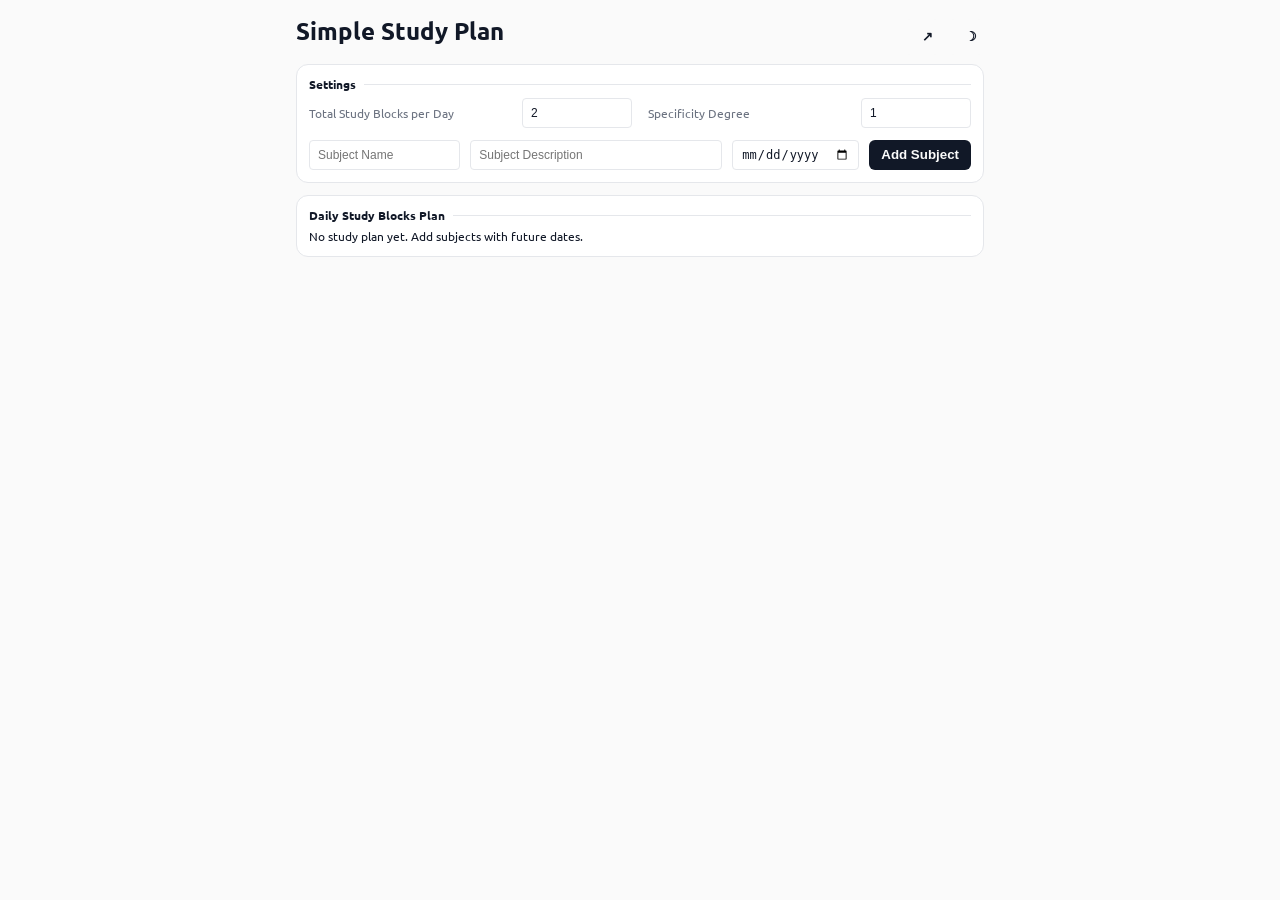
==== index.html @ bef2f0aa "init" ====
<!DOCTYPE html>
<html lang="en">
<head>
    <meta charset="UTF-8">
    <meta name="viewport" content="width=device-width, initial-scale=1.0">
    <link rel="stylesheet" href="assets/css/styles.css">
    <link rel="icon" type="image/svg+xml" href="data:image/svg+xml,%3Csvg xmlns='http://www.w3.org/2000/svg' viewBox='0 0 64 64'%3E%3Ctext y='50%25' x='50%25' dominant-baseline='middle' text-anchor='middle' font-size='48'%3E%F0%9F%93%9A%3C/text%3E%3C/svg%3E">
    <link rel="manifest" href="manifest.webmanifest">
    <meta name="theme-color" content="#349a79">
    <meta name="apple-mobile-web-app-capable" content="yes">
    <meta name="apple-mobile-web-app-status-bar-style" content="black-translucent">
    <link rel="apple-touch-icon" href="assets/icons/icon-192.png">
    <title>Simple Study Plan</title>
</head>
<body>
    <div class="page-header">
        <h2>Simple Study Plan</h2>
        <div class="header-actions">
            <button id="export-plans" aria-label="Export plans" title="Export plans">↗</button>
            <button id="theme-toggle" aria-label="Toggle theme" title="Toggle theme">☽</button>
        </div>
    </div>
    <section id="settings-section">
        <h3>Settings</h3>
        <hr />
        <div id="settings">
            <div class="setting-item" data-tooltip="How many study blocks you want to complete each day (2–99). Higher values allocate more blocks daily and spread time across subjects accordingly.">
                <label for="hours-per-day">Total Study Blocks per Day</label>
                <input id="hours-per-day" type="number" min="2" max="99" step="1" placeholder="2" />
            </div>
            <div class="setting-item" data-tooltip="How strongly the plan prioritizes closer exams (1–99). Higher specificity concentrates blocks on subjects with nearer test dates; lower values distribute more evenly.">
                <label for="specificity-degree">Specificity Degree</label>
                <input id="specificity-degree" type="number" min="1" max="99" step="1" placeholder="1" />
            </div>
        </div>
        <div id="subjects-list"></div>
        <form id="new-subject-form">
            <input id="subject-name" name="subjectName" type="text" placeholder="Subject Name" required />
            <input id="subject-description" name="subjectDescription" type="text" placeholder="Subject Description" />
            <input id="test-date" name="testDate" type="date" placeholder="Test Date" required />
            <button type="submit" class="add-subject-btn">Add Subject</button>
        </form>
    </section>

    <section id="study-plan-section">
        <h3>Daily Study Blocks Plan</h3>
        <hr />
        <div id="study-plan"></div>
    </section>
    <!-- Share URL Modal -->
    <div id="export-modal" class="modal" aria-hidden="true" role="dialog">
        <div class="modal-card" role="document">
            <div class="modal-title">Share URL</div>
            <div class="modal-row">
                <input id="share-url" type="text" readonly aria-label="Share URL" />
                <div class="modal-actions">
                    <button id="copy-url" aria-label="Copy URL" title="Copy URL"><img src="assets/icons/copy-icon.svg" alt="" class="icon-img" width="18" height="18" /></button>
                    <button id="close-modal" aria-label="Close" title="Close">✕</button>
                </div>
            </div>
        </div>
    </div>
    <!-- Minimal Install Banner (mobile only) -->
    <div id="install-banner" class="install-banner" aria-hidden="true">
        <span>Install app?</span>
        <button id="install-cta" aria-label="Install app" title="Install">Install</button>
        <button id="install-close" aria-label="Dismiss" title="Dismiss">✕</button>
    </div>
    <script>
        class JsonStorage {
            constructor(storageKey){
                this.storageKey = storageKey;
            }

            save(dataObject){
                localStorage.setItem(this.storageKey, JSON.stringify(dataObject));
            }

            load(){
                const json = localStorage.getItem(this.storageKey);
                if (!json) return null;
                try {
                    return JSON.parse(json);
                } catch (e) {
                    try { localStorage.removeItem(this.storageKey); } catch (_) {}
                    console.warn(`Invalid JSON in localStorage for key '${this.storageKey}'. Clearing it.`, e);
                    return null;
                }
            }

            remove(){
                localStorage.removeItem(this.storageKey);
            }
        }
    
        
        class Settings {
            constructor(){
                this.settingsStorage = new JsonStorage('settings');
            }

            fetchExisting(){
                let settings = this.settingsStorage.load();
                if (settings && typeof settings === "object" && Object.keys(settings).length === 0) {
                    settings = {"settings": {}};
                }
                return settings;
            }

            set(param, value){
                const settings = this.fetchExisting();
                settings["settings"][param] = value;
                this.settingsStorage.save(settings);
                return true;
            }
        }
        
        class Subjects{
            constructor(){
                this.storage = new JsonStorage('subjects');
                this.subjects = this.storage.load() || {};
                this.settings = new Settings();
                this.editingId = null;
            }

            add(subjectName, subjectDescription, testDate){
                try{
                    // Basic validation: name and test date are required
                    subjectName = (subjectName ?? '').trim();
                    testDate = (testDate ?? '').trim();
                    if (!subjectName || !testDate) {
                        console.warn('Subject name and test date are required.');
                        return false;
                    }
                    // Enforce date must be at least tomorrow (no past or today)
                    const pad2 = (n) => String(n).padStart(2, '0');
                    const t = new Date();
                    t.setHours(0,0,0,0);
                    t.setDate(t.getDate() + 1);
                    const minDateStr = `${t.getFullYear()}-${pad2(t.getMonth()+1)}-${pad2(t.getDate())}`;
                    if (testDate < minDateStr) {
                        console.warn('Test date must be from tomorrow onwards.');
                        return false;
                    }
                    const subjectId = crypto.randomUUID();
                    const existing = this.subjects || {};
                    const maxOrder = Math.max(-1, ...Object.values(existing).map(t => (t && typeof t.order === 'number') ? t.order : -1));
                    const newSubject = {"subjectName": subjectName, "subjectDescription": subjectDescription, "testDate": testDate, "order": maxOrder + 1};
                    this.subjects[subjectId] = newSubject;
                    this.storage.save(this.subjects);
                    console.log(`Subject '${subjectName}' created.`);

                    return true;

                } catch(err){
                    console.error(`An error ocurred on creating subject '${subjectName}':`, err.message);

                    return false;
                }
            }

            remove(subjectId){
                try {
                    delete this.subjects[subjectId];
                    this.storage.save(this.subjects);
                    console.log(`Subject '${subjectId}' removed.`);

                    return true;
                } catch(err){
                    console.error(`An error ocurred on removing subject '${subjectId}':`, err.message);

                    return false;
                }
            }

            update(subjectId, subjectName=undefined, subjectDescription=undefined, testDate=undefined){
                try{
                    const subject = this.subjects?.[subjectId];
                        if (!subject) {
                            console.error(`Subject '${subjectId}' not found.`);
                            return false;
                        }

                    if(subjectName !== undefined){
                        subject.subjectName = subjectName;
                    }

                    if(subjectDescription !== undefined){
                        subject.subjectDescription = subjectDescription;
                    }

                    if(testDate !== undefined){
                        subject.testDate = testDate;
                    }

                    this.subjects[subjectId] = subject;
                    this.storage.save(this.subjects);
                    return true;

                }catch(err){
                    console.error(`An error ocurred on removing subject '${subjectId}':`, err.message);
                    return false;
                }
            }

            render(){
                const hoursPerDay = document.getElementById('hours-per-day');
                const specificityDegree = document.getElementById('specificity-degree');
                const subjectsList = document.getElementById('subjects-list');
                const subjects = this.storage.load() || {};
                this.subjects = subjects;

                // Populate settings
                const settingsObj = this.settings.fetchExisting()?.settings || {};
                const clamp = (v, lo, hi, def) => {
                    const n = Math.floor(Number(v));
                    if (!Number.isFinite(n)) return def;
                    return Math.min(hi, Math.max(lo, n));
                };
                if (hoursPerDay) hoursPerDay.value = clamp(settingsObj['hours-per-day'], 2, 99, 2);
                if (specificityDegree) specificityDegree.value = clamp(settingsObj['specificity-degree'], 1, 99, 1);

                if (!subjectsList) return;
                const entries = Object.entries(subjects).sort((a, b) => {
                    const ao = (a[1] && typeof a[1].order === 'number') ? a[1].order : 0;
                    const bo = (b[1] && typeof b[1].order === 'number') ? b[1].order : 0;
                    return ao - bo;
                });

                const esc = (s) => String(s ?? '').replace(/[&<>"']/g, (ch) => ({"&":"&amp;","<":"&lt;",">":"&gt;","\"":"&quot;","'":"&#39;"}[ch]));

                if (!entries.length) {
                    subjectsList.innerHTML = '<div class="empty"></div>';
                    return;
                }

                let html = '<h3>Subjects</h3 >';
                html += '<table class="subjects-table">';
                html += '<colgroup>'+
                        '<col class="col-name">'+
                        '<col class="col-desc">'+
                        '<col class="col-date">'+
                        '<col class="actions-col">'+
                        '</colgroup>';
                html += '<thead><tr><th>Name</th><th>Description</th><th>Test Date</th><th class="actions-col"></th></tr></thead>';
                html += '<tbody>';
                for (const [id, subject] of entries) {
                    const isEditing = this.editingId === id;
                    const name = esc(subject?.subjectName);
                    const desc = esc(subject?.subjectDescription);
                    const date = esc(subject?.testDate);
                    if (isEditing) {
                        html += `
                          <tr data-id="${id}">
                            <td style="padding-bottom:0px;"><input type="text" name="name" value="${name}" style="height:18px; padding:2px"></td>
                            <td style="padding-bottom:0px;"><input type="text" name="description" value="${desc}" style="height:18px; padding:2px"></td>
                            <td style="padding-bottom:0px;"><input type="date" name="date" value="${date}" style="height:18px; padding:0px"></td>
                            <td class="actions-col"><div class="row-actions">
                              <button class="btn btn-primary" data-action="save" data-id="${id}" style="font-size:18px;padding-bottom:0px;">✓</button>
                              <button class="btn btn-danger" data-action="cancel" data-id="${id}" style="font-size:18px;padding-bottom:0px;">⨯</button>
                            </div></td>
                          </tr>`;
                    } else {
                        html += `
                          <tr data-id="${id}">
                            <td>${name}</td>
                            <td>${desc}</td>
                            <td>${date}</td>
                            <td class="actions-col"><div class="row-actions">
                              <button class="btn btn-ghost" data-action="edit" data-id="${id}">🖋</button>
                              <button class="btn btn-danger" data-action="delete" data-id="${id}" title="Delete">🗑</button>
                            </div></td>
                          </tr>`;
                    }
                }
                html += '</tbody></table>';
                subjectsList.innerHTML = html;
            }
        }

        class Theme {
            constructor(toggleEl){
                this.toggleEl = toggleEl;
                this.storage = new JsonStorage('theme');
            }
            apply(mode){
                document.body.setAttribute('data-theme', mode);
                document.documentElement.setAttribute('data-theme', mode);
                if (this.toggleEl) this.toggleEl.textContent = mode === 'dark' ? '☀' : '☽';
                this.storage.save(mode);
            }
            init(){
                const saved = this.storage.load() || 'light';
                this.apply(saved);
                if (this.toggleEl) {
                    this.toggleEl.addEventListener('click', () => {
                        const next = document.body.getAttribute('data-theme') === 'dark' ? 'light' : 'dark';
                        this.apply(next);
                    });
                }
            }
        }

        class Share {
            constructor(app, baseUrl, basePath, modal, inputEl, copyBtn, closeBtn){
                this.app = app;
                this.baseUrl = baseUrl;
                this.basePath = basePath;
                this.modal = modal;
                this.inputEl = inputEl;
                this.copyBtn = copyBtn;
                this.closeBtn = closeBtn;
            }

            static bytesToBase64Url(bytes){
                let binary = '';
                for (let i = 0; i < bytes.length; i++) binary += String.fromCharCode(bytes[i]);
                return btoa(binary).replace(/\+/g, '-').replace(/\//g, '_').replace(/=+$/,'');
            }
            static base64UrlToBytes(b64url){
                let b64 = (b64url || '').replace(/-/g, '+').replace(/_/g, '/');
                while (b64.length % 4) b64 += '=';
                const binary = atob(b64);
                const out = new Uint8Array(binary.length);
                for (let i = 0; i < binary.length; i++) out[i] = binary.charCodeAt(i);
                return out;
            }
            static lzwCompress(bytes){
                const CLEAR = 4095;
                let dict = new Map();
                for (let i = 0; i < 256; i++) dict.set(String.fromCharCode(i), i);
                let dictSize = 256;
                let w = '';
                const codes = [];
                for (let i = 0; i < bytes.length; i++) {
                    const c = String.fromCharCode(bytes[i]);
                    const wc = w + c;
                    if (dict.has(wc)) {
                        w = wc;
                    } else {
                        codes.push(dict.get(w));
                        dict.set(wc, dictSize++);
                        if (dictSize >= CLEAR) {
                            codes.push(CLEAR);
                            dict = new Map();
                            for (let j = 0; j < 256; j++) dict.set(String.fromCharCode(j), j);
                            dictSize = 256;
                        }
                        w = c;
                    }
                }
                if (w !== '') codes.push(dict.get(w));
                const out = [];
                let bitBuffer = 0, bitCount = 0;
                for (let k = 0; k < codes.length; k++) {
                    const code = codes[k] & 0x0fff;
                    bitBuffer |= (code << bitCount);
                    bitCount += 12;
                    while (bitCount >= 8) {
                        out.push(bitBuffer & 0xff);
                        bitBuffer >>= 8;
                        bitCount -= 8;
                    }
                }
                if (bitCount > 0) out.push(bitBuffer & 0xff);
                return new Uint8Array(out);
            }
            static lzwDecompress(packed){
                const CLEAR = 4095;
                const codes = [];
                let bitBuffer = 0, bitCount = 0;
                for (let i = 0; i < packed.length; i++) {
                    bitBuffer |= (packed[i] << bitCount);
                    bitCount += 8;
                    while (bitCount >= 12) {
                        const code = bitBuffer & 0x0fff;
                        codes.push(code);
                        bitBuffer >>= 12;
                        bitCount -= 12;
                    }
                }
                const reset = () => {
                    const dict = [];
                    for (let i = 0; i < 256; i++) dict[i] = String.fromCharCode(i);
                    return { dict, size: 256 };
                };
                let { dict, size } = reset();
                let w = '';
                let result = '';
                for (let i = 0; i < codes.length; i++) {
                    const k = codes[i];
                    if (k === CLEAR) { ({ dict, size } = reset()); w = ''; continue; }
                    let entry;
                    if (k < size) entry = dict[k];
                    else if (k === size && w) entry = w + w[0];
                    else return new Uint8Array(0);
                    result += entry;
                    if (w) dict[size++] = w + entry[0];
                    w = entry;
                }
                const out = new Uint8Array(result.length);
                for (let i = 0; i < result.length; i++) out[i] = result.charCodeAt(i) & 0xff;
                return out;
            }
            static encodeSharePayload(obj){
                const json = JSON.stringify(obj || {});
                const utf8 = new TextEncoder().encode(json);
                const plain = Share.bytesToBase64Url(utf8);
                const compressed = Share.bytesToBase64Url(Share.lzwCompress(utf8));
                return (compressed.length + 2 < plain.length ? 'c~' + compressed : 'p~' + plain);
            }
            static decodeSharePayload(payload){
                if (!payload) throw new Error('Empty payload');
                const sep = payload.indexOf('~');
                if (sep > 0 && sep < 4) {
                    const mode = payload.slice(0, sep);
                    const body = payload.slice(sep + 1);
                    if (mode === 'c') {
                        const bytes = Share.base64UrlToBytes(body);
                        const dec = Share.lzwDecompress(bytes);
                        const json = new TextDecoder().decode(dec);
                        return JSON.parse(json);
                    } else if (mode === 'p') {
                        const bytes = Share.base64UrlToBytes(body);
                        const json = new TextDecoder().decode(bytes);
                        return JSON.parse(json);
                    }
                }
                const bytes = Share.base64UrlToBytes(payload);
                const json = new TextDecoder().decode(bytes);
                return JSON.parse(json);
            }
            openModal(url){
                if (!this.modal || !this.inputEl) return;
                this.inputEl.value = url;
                this.modal.classList.add('open');
                this.modal.setAttribute('aria-hidden', 'false');
                setTimeout(() => { try { this.inputEl.focus(); this.inputEl.select(); } catch(_) {} }, 0);
            }
            closeModal(){
                if (!this.modal) return;
                this.modal.classList.remove('open');
                this.modal.setAttribute('aria-hidden', 'true');
            }
            setCopyDefaultIcon(){
                if (this.copyBtn) this.copyBtn.innerHTML = '<img src="assets/icons/copy-icon.svg" alt="" class="icon-img" width="18" height="18">';
            }
            attachCopy(){
                if (this.copyBtn && this.inputEl) {
                    this.copyBtn.addEventListener('click', async () => {
                        try {
                            await navigator.clipboard.writeText(this.inputEl.value);
                            this.copyBtn.textContent = '✓';
                            setTimeout(() => this.setCopyDefaultIcon(), 1000);
                        } catch (err) {
                            try {
                                this.inputEl.select();
                                document.execCommand('copy');
                                this.copyBtn.textContent = '✓';
                                setTimeout(() => this.setCopyDefaultIcon(), 1000);
                            } catch(_) {}
                        }
                    });
                }
            }
            attachModalEvents(){
                if (this.closeBtn) this.closeBtn.addEventListener('click', () => this.closeModal());
                if (this.modal) this.modal.addEventListener('click', (e) => { if (e.target === this.modal) this.closeModal(); });
                document.addEventListener('keydown', (e) => { if (e.key === 'Escape') this.closeModal(); });
            }
            handleExportClick(){
                try{
                    const settingsObj = (this.app.settings && this.app.settings.fetchExisting && this.app.settings.fetchExisting()) || { settings: {} };
                    const payloadObj = {
                        subjects: this.app.subjects || {},
                        settings: settingsObj.settings || {}
                    };
                    const payload = Share.encodeSharePayload(payloadObj);
                    const url = `${this.baseUrl}${payload}`;
                    this.openModal(url);
                } catch(err) {
                    console.error('Export failed:', err);
                }
            }
            maybeImportFromUrl(){
                try {
                    const path = location.pathname || '';
                    const idx = path.indexOf(this.basePath);
                    if (idx === -1) return false;
                    const rest = path.slice(idx + this.basePath.length).replace(/^\/+/, '');
                    if (!rest) return false;
                    const parsed = Share.decodeSharePayload(rest);
                    if (!parsed || typeof parsed !== 'object') throw new Error('Invalid data');
                    // Accept either flat subjects map or { subjects, settings }
                    const subjects = parsed.subjects || parsed || {};
                    this.app.subjects = subjects;
                    this.app.storage.save(this.app.subjects);
                    if (parsed.settings && this.app.settings && this.app.settings.settingsStorage) {
                        this.app.settings.settingsStorage.save({ settings: parsed.settings });
                    }
                    location.replace(this.baseUrl);
                    return true;
                } catch (err) {
                    console.error('URL import failed:', err);
                    return false;
                }
            }
            init(){
                this.attachCopy();
                this.attachModalEvents();
            }
        }

        // Study Plan: compute and render a daily allocation plan based on
        // subjects' test dates, blocks per day, and a temperature factor.
        class StudyPlan {
            constructor(app){
                this.app = app; // expects Subjects instance
            }

            static yyyymmdd(d){
                const pad2 = (n) => String(n).padStart(2, '0');
                return `${d.getFullYear()}-${pad2(d.getMonth()+1)}-${pad2(d.getDate())}`;
            }

            static daysBetween(fromDate, toDate){
                const ms = toDate.getTime() - fromDate.getTime();
                return Math.floor(ms / (24*60*60*1000));
            }

            // Convert subjects to a map { name: Date }
            getExamDates(){
                const subjects = this.app?.subjects || {};
                const out = {};
                for (const [_, s] of Object.entries(subjects)){
                    const name = (s?.subjectName || '').trim();
                    const dateStr = (s?.testDate || '').trim();
                    if (!name || !dateStr) continue;
                    const d = new Date(dateStr);
                    if (isNaN(d.getTime())) continue;
                    out[name] = new Date(d.getFullYear(), d.getMonth(), d.getDate()); // strip time
                }
                return out;
            }

            compute(blocosPorDia, temperatura){
                const examDates = this.getExamDates();
                const names = Object.keys(examDates);
                if (!names.length) return { columns: [], rows: [] };

                // date range: today .. last exam date
                const today = new Date();
                today.setHours(0,0,0,0);
                const lastDate = new Date(Math.max(...Object.values(examDates).map(d => d.getTime())));
                if (isNaN(lastDate.getTime())) return { columns: [], rows: [] };

                const days = StudyPlan.daysBetween(today, lastDate);
                if (days < 0) return { columns: [], rows: [] };

                const dates = [];
                for (let i=0;i<=days;i++){
                    const d = new Date(today);
                    d.setDate(d.getDate()+i);
                    dates.push(d);
                }

                const deltaMax = StudyPlan.daysBetween(today, lastDate);

                // df_numeric analogue
                const rows = [];
                for (const d of dates){
                    // raw scores per subject
                    const rawScores = {};
                    let totalRaw = 0;
                    for (const name of names){
                        const diff = StudyPlan.daysBetween(d, examDates[name]);
                        if (diff <= 0){
                            rawScores[name] = 0; // exam day or past
                        } else {
                            const raw = (deltaMax - diff + 1);
                            rawScores[name] = raw;
                            totalRaw += raw;
                        }
                    }

                    // If nothing to study, fill with placeholders later
                    if (totalRaw === 0){
                        const display = {};
                        for (const name of names){
                            const diff = StudyPlan.daysBetween(d, examDates[name]);
                            if (diff === 0) display[name] = '✅';
                            else display[name] = ' ';
                        }
                        rows.push({ date: new Date(d), display });
                        continue;
                    }

                    // Apply temperature to allocations
                    const adjusted = {};
                    let adjustedSum = 0;
                    for (const name of names){
                        const score = rawScores[name];
                        if (score === 0){ adjusted[name] = 0; continue; }
                        const frac = score / totalRaw;
                        const val = (Math.pow(frac + 1, temperatura) - 1);
                        adjusted[name] = val;
                        adjustedSum += val;
                    }

                    // Normalize to blocosPorDia
                    const alloc = {};
                    for (const name of names){
                        alloc[name] = adjustedSum > 0 ? (adjusted[name] / adjustedSum) * blocosPorDia : 0;
                    }

                    // Integer allocation that sums to blocs
                    const integers = {};
                    const fractions = [];
                    let totalInt = 0;
                    for (const name of names){
                        const n = alloc[name] || 0;
                        const i = Math.floor(n);
                        integers[name] = i;
                        totalInt += i;
                        fractions.push([name, n - i]);
                    }
                    let remaining = blocosPorDia - totalInt;
                    fractions.sort((a,b) => b[1] - a[1]);
                    for (const [name, _f] of fractions){
                        if (remaining <= 0) break;
                        integers[name] += 1;
                        remaining -= 1;
                    }

                    // Build display cell values
                    const display = {};
                    for (const name of names){
                        const diff = StudyPlan.daysBetween(d, examDates[name]);
                        const v = integers[name];
                        if (diff <= 0) display[name] = (diff === 0 ? '✅' : ' ');
                        else if (v === 0) display[name] = '-';
                        else display[name] = `${v} 📝`;
                    }
                    rows.push({ date: new Date(d), display });
                }

                return { columns: names, rows };
            }

            render(){
                const container = document.getElementById('study-plan');
                if (!container) return;
                const settingsObj = this.app.settings.fetchExisting()?.settings || {};
                const clamp = (v, lo, hi, def) => {
                    const n = Math.floor(Number(v));
                    if (!Number.isFinite(n)) return def;
                    return Math.min(hi, Math.max(lo, n));
                };
                const blocks = clamp(settingsObj['hours-per-day'], 2, 99, 3);
                const temp = clamp(settingsObj['specificity-degree'], 1, 99, 10);

                const { columns, rows } = this.compute(blocks, temp);
                if (!columns.length || !rows.length){
                    container.innerHTML = '<div class="empty">No study plan yet. Add subjects with future dates.</div>';
                    return;
                }

                // Build table
                let html = '<table class="studyplan-table">';
                html += '<colgroup><col class="col-day">';
                for (let i=0;i<columns.length;i++) html += '<col class="col-subject">';
                html += '</colgroup>';
                html += '<thead><tr><th>Day</th>' + columns.map(c => `<th>${c}</th>`).join('') + '</tr></thead>';
                html += '<tbody>';
                const todayStr = StudyPlan.yyyymmdd(new Date());
                for (const row of rows){
                    const dstr = StudyPlan.yyyymmdd(row.date);
                    const trClass = dstr === todayStr ? ' class="is-today"' : '';
                    html += `<tr${trClass}><td>${dstr}</td>`;
                    for (const c of columns){
                        html += `<td>${row.display[c] ?? ''}</td>`;
                    }
                    html += '</tr>';
                }
                html += '</tbody></table>';
                container.innerHTML = html;
            }
        }

        document.addEventListener('DOMContentLoaded', () => {
            // Derive base path from current location (project page or root)
            const BASE_PATH = (() => {
                const p = (location.pathname || '/');
                return p.endsWith('/') ? p : p.replace(/[^/]*$/, '');
            })();
            const BASE_URL = location.origin + BASE_PATH;

            const app = new Subjects();
            const studyPlan = new StudyPlan(app);

            // Wire up the settings inputs to save changes
            const hoursPerDay = document.getElementById('hours-per-day');
            if (hoursPerDay) {
                hoursPerDay.addEventListener('change', () => {
                    const clamp = (v, lo, hi, def) => {
                        const n = Math.floor(Number(v));
                        if (!Number.isFinite(n)) return def;
                        return Math.min(hi, Math.max(lo, n));
                    };
                    const clamped = clamp(hoursPerDay.value, 2, 99, 2);
                    hoursPerDay.value = clamped;
                    const settingsObj = app.settings.fetchExisting() || { settings: {} };
                    settingsObj.settings['hours-per-day'] = clamped;
                    app.settings.settingsStorage.save(settingsObj);
                    app.render();
                    studyPlan.render();
                });
            }
            const specificityDegree = document.getElementById('specificity-degree');
            if (specificityDegree) {
                specificityDegree.addEventListener('change', () => {
                    const clamp = (v, lo, hi, def) => {
                        const n = Math.floor(Number(v));
                        if (!Number.isFinite(n)) return def;
                        return Math.min(hi, Math.max(lo, n));
                    };
                    const clamped = clamp(specificityDegree.value, 1, 99, 1);
                    specificityDegree.value = clamped;
                    const settingsObj = app.settings.fetchExisting() || { settings: {} };
                    settingsObj.settings['specificity-degree'] = clamped;
                    app.settings.settingsStorage.save(settingsObj);
                    app.render();
                    studyPlan.render();
                });
            }

            // Set minimum date (tomorrow) for the Test Date input
            const testDateInput = document.getElementById('test-date');
            if (testDateInput) {
                const pad2 = (n) => String(n).padStart(2, '0');
                const d = new Date();
                d.setHours(0,0,0,0);
                d.setDate(d.getDate() + 1);
                const minStr = `${d.getFullYear()}-${pad2(d.getMonth()+1)}-${pad2(d.getDate())}`;
                testDateInput.min = minStr;
            }

            // New subject form submission
            const newSubjectForm = document.getElementById('new-subject-form');
            if (newSubjectForm) {
                newSubjectForm.addEventListener('submit', (e) => {
                    e.preventDefault();
                    const nameEl = document.getElementById('subject-name');
                    const descEl = document.getElementById('subject-description');
                    const dateEl = document.getElementById('test-date');
                    const name = (nameEl?.value || '').trim();
                    const desc = (descEl?.value || '').trim();
                    const date = (dateEl?.value || '').trim();
                    // Require both name and date
                    if (!name || !date) {
                        // Let native validation show messages if available
                        if (nameEl && nameEl.reportValidity) nameEl.reportValidity();
                        if (dateEl && dateEl.reportValidity) dateEl.reportValidity();
                        return;
                    }
                    // Enforce date must be at least tomorrow (no past or today)
                    const pad2 = (n) => String(n).padStart(2, '0');
                    const t = new Date();
                    t.setHours(0,0,0,0);
                    t.setDate(t.getDate() + 1);
                    const minDateStr = `${t.getFullYear()}-${pad2(t.getMonth()+1)}-${pad2(t.getDate())}`;
                    if (date < minDateStr) {
                        if (dateEl && dateEl.setCustomValidity) {
                            dateEl.setCustomValidity('Please choose a date from tomorrow onwards.');
                            dateEl.reportValidity();
                        }
                        return;
                    } else if (dateEl && dateEl.setCustomValidity) {
                        dateEl.setCustomValidity('');
                    }
                    app.subjects = app.subjects || {};
                    if (app.add(name, desc, date)) {
                        if (nameEl) nameEl.value = '';
                        if (descEl) descEl.value = '';
                        if (dateEl) dateEl.value = '';
                        app.render();
                        studyPlan.render();
                    }
                });
            }

            // Subjects list row actions (edit/save/cancel/delete)
            const subjectsListEl = document.getElementById('subjects-list');
            if (subjectsListEl) {
                subjectsListEl.addEventListener('click', (e) => {
                    const btn = e.target.closest('button[data-action]');
                    if (!btn) return;
                    const action = btn.dataset.action;
                    const id = btn.dataset.id;
                    if (!action || !id) return;
                    switch (action) {
                        case 'edit':
                            app.editingId = id;
                            app.render();
                            studyPlan.render();
                            break;
                        case 'cancel':
                            app.editingId = null;
                            app.render();
                            studyPlan.render();
                            break;
                        case 'save': {
                            const row = subjectsListEl.querySelector(`tr[data-id="${id}"]`);
                            if (!row) return;
                            const name = (row.querySelector('input[name="name"]')?.value || '').trim();
                            const desc = (row.querySelector('input[name="description"]')?.value || '').trim();
                            const date = (row.querySelector('input[name="date"]')?.value || '').trim();
                            if (!name) return;
                            if (app.update(id, name, desc, date)) {
                                app.editingId = null;
                                app.render();
                                studyPlan.render();
                            }
                            break; }
                        case 'delete':
                            if (app.remove(id)) { app.render(); studyPlan.render(); }
                            break;
                    }
                });
            }

            // Theme toggle
            const themeToggle = document.getElementById('theme-toggle');
            const theme = new Theme(themeToggle);
            theme.init();

            // Share/export modal wiring
            const exportBtn = document.getElementById('export-plans');
            const modal = document.getElementById('export-modal');
            const shareInput = document.getElementById('share-url');
            const copyBtn = document.getElementById('copy-url');
            const closeBtn = document.getElementById('close-modal');
            const share = new Share(app, BASE_URL, BASE_PATH, modal, shareInput, copyBtn, closeBtn);
            share.init();
            if (exportBtn) exportBtn.addEventListener('click', () => share.handleExportClick());

            app.render();
            studyPlan.render();
            share.maybeImportFromUrl();

            // Register Service Worker for PWA/offline support
            if ('serviceWorker' in navigator) {
                const scope = BASE_PATH;
                navigator.serviceWorker.register('sw.js', { scope }).catch(err => {
                    console.warn('SW registration failed:', err);
                });
            }

            // Minimal Install Banner (Android/desktop with beforeinstallprompt)
            const installBanner = document.getElementById('install-banner');
            const installBtn = document.getElementById('install-cta');
            const installClose = document.getElementById('install-close');
            let deferredPrompt = null;

            const isStandalone = () => window.matchMedia('(display-mode: standalone)').matches || window.navigator.standalone === true;
            const isMobile = () => (window.matchMedia && window.matchMedia('(pointer: coarse)').matches) || /Mobi|Android|iPhone|iPad|iPod/i.test(navigator.userAgent);
            const showInstallBanner = () => {
                if (!installBanner) return;
                installBanner.classList.add('show');
                installBanner.setAttribute('aria-hidden', 'false');
            };
            const hideInstallBanner = () => {
                if (!installBanner) return;
                installBanner.classList.remove('show');
                installBanner.setAttribute('aria-hidden', 'true');
            };

            window.addEventListener('beforeinstallprompt', (e) => {
                // Only show on mobile, not if already installed, and not if dismissed
                if (isStandalone() || !isMobile() || localStorage.getItem('installBannerDismissed') === '1') return;
                e.preventDefault();
                deferredPrompt = e;
                showInstallBanner();
            });
            window.addEventListener('appinstalled', () => {
                deferredPrompt = null;
                hideInstallBanner();
                localStorage.setItem('installBannerDismissed', '1');
            });
            if (installBtn) installBtn.addEventListener('click', async () => {
                try {
                    if (!deferredPrompt) return hideInstallBanner();
                    deferredPrompt.prompt();
                    const { outcome } = await deferredPrompt.userChoice;
                    deferredPrompt = null;
                    hideInstallBanner();
                    if (outcome !== 'accepted') localStorage.setItem('installBannerDismissed', '1');
                } catch (_) { hideInstallBanner(); }
            });
            if (installClose) installClose.addEventListener('click', () => {
                localStorage.setItem('installBannerDismissed', '1');
                hideInstallBanner();
            });
        });
    </script>
    </body>
</html>
---- assets/css/styles.css ----
@import url('https://fonts.googleapis.com/css2?family=Ubuntu:wght@400;500;700&display=swap');

/*
  Design Tokens
  - Color palette and core variables for light/dark themes
  - Keep values identical to preserve current visuals/behavior
*/
:root {
  --bg: #fafafa;
  --text: #111827;
  --card-bg: #ffffff;
  --title-row: #d1d1d1;
  --odd-row: #fafafa;
  --even-row: #f1f1f1;
  --today-highlight: rgba(52, 154, 121, 0.30); /* green @ 30% alpha */
  --border: #e5e7eb;
  --muted-text: #6b7280;
  --icon: #8d8d8d;
  --danger: #ef4444;
  --accent: #349a79;
}

:root[data-theme="dark"] {
  --bg: #000000;
  --text: #e5e7eb;
  --card-bg: #0a0a0a;
  --title-row: #1c1c1c;
  --odd-row: #0d0d0d;
  --even-row: #111111;
  --today-highlight: rgba(16, 185, 129, 0.28); /* teal-ish accent @ ~30% */
  --border: #232323;
  --muted-text: #9ca3af;
  --icon: #9ca3af;
  --danger: #f87171;
  --accent: #10b981;
}

/*
  Base / Reset
*/
* { box-sizing: border-box; }
html { background: var(--bg); }
html, body { min-height: 100vh; }
@supports (min-height: 100svh) {
  html, body { min-height: 100svh; }
}
@supports (height: 100dvh) {
  html, body { min-height: 100dvh; }
}

body {
  font-family: 'Ubuntu', system-ui, -apple-system, Segoe UI, Roboto, Helvetica, Arial, sans-serif;
  margin: 0 auto;
  max-width: 720px;
  padding: 16px;
  line-height: 1.25;
  color: var(--text);
  background: var(--bg);
}

hr { display: none; }

/*
  Typography
*/
h2 { margin: 0 0 12px; }
h3 {
  margin: 0;
  font-size: 12px;
  color: var(--text);
  display: flex;
  align-items: center;
  gap: 8px;
}
h3::after {
  content: "";
  height: 1px;
  background: var(--border);
  flex: 1 1 auto;
}

/*
  Sections / Cards
*/
section {
  margin: 6px 0 12px;
  padding: 12px;
  background: var(--card-bg);
  border: 1px solid var(--border);
  border-radius: 12px;
  font-size: 12px;
}
section > * + * { margin-top: 6px; margin-bottom: 0; }

/*
  Header
*/
.page-header {
  display: flex;
  align-items: center;
  justify-content: space-between;
  gap: 8px;
  padding-right: 0;
}
.header-actions { display: flex; align-items: center; gap: 8px; }

/*
  Study Planner Layout
*/
#settings {
  /* Two settings side-by-side on a single row */
  display: grid;
  grid-template-columns: repeat(2, minmax(0, 1fr));
  gap: 8px 16px;
  align-items: center;
}
.setting-item {
  display: grid;
  grid-template-columns: auto 110px; /* label | compact input */
  align-items: center;
  gap: 8px;
}
.setting-item label { margin: 0; color: var(--muted-text); }
.setting-item input[type="number"] { width: 110px; }

/* Simple tooltip that shows on hover/focus */
.setting-item[data-tooltip] { position: relative; }
.setting-item[data-tooltip]:hover::after,
.setting-item[data-tooltip]:focus-within::after {
  content: attr(data-tooltip);
  position: absolute;
  top: 100%;
  left: 0;
  margin-top: 6px;
  background: var(--card-bg);
  color: var(--text);
  border: 1px solid var(--border);
  border-radius: 6px;
  padding: 8px 10px;
  font-size: 12px;
  line-height: 1.2;
  max-width: 320px;
  box-shadow: 0 6px 18px rgba(0,0,0,0.08);
  z-index: 5;
}

#subjects-list { overflow-x: auto; }

/* Subjects table: simple, predictable sizing */
.subjects-table {
  /* Simple table with no gaps so corner radii are visible */
  width: 100%;
  border-collapse: separate; /* allow rounded corners on cells */
  border-spacing: 0;         /* remove gaps between cells */
  table-layout: fixed;
  font-size: 12px;
  margin-top: 6px;
  margin-bottom: 6px;
}
.subjects-table th, .subjects-table td { background-color: var(--card-bg); border: 0px solid var(--border); padding: 4px; text-align: left; overflow: hidden; text-overflow: ellipsis; }
.subjects-table col.col-name { width: 20%; }
.subjects-table col.col-desc { width: 48%; }
.subjects-table col.col-date { width: 18%; }
.subjects-table col.actions-col { width: 14%; }
.subjects-table thead th {border-top-width: 1px; border-top-color: var(--border); background: var(--title-row); border-bottom: 1px solid #6b7280}
/* Round only the top-left and top-right header corners */
.subjects-table thead th:first-child { border-left-width: 1px; border-top-color: var(--border); border-top-left-radius: 6px; }
.subjects-table thead th:last-child  { border-right-width: 1px; border-top-width: 1px; border-top-color: var(--border); border-top-right-radius: 6px; }
/* Round only the bottom-left and bottom-right corners of the last body row */
.subjects-table tbody tr:last-child td:first-child { border-bottom-left-radius: 6px; }
.subjects-table tbody tr:last-child td:last-child  { border-bottom-right-radius: 6px; }
.subjects-table td.actions-col { overflow: visible; text-align: right; }
.subjects-table td.actions-col .row-actions { justify-content: flex-end; }
.row-actions { display: flex; gap: 6px; flex-wrap: wrap; }
.row-actions button { height: auto; padding: 5px 10px; width: auto; max-width: 100%; }
.subjects-table input { width: 100%; box-sizing: border-box; min-width: 0; }

/* Row striping: use your variables */
.subjects-table tbody tr:nth-child(odd) td { background: var(--odd-row); border-bottom: 1px solid var(--border)}
.subjects-table tbody tr:nth-child(even) td { background: var(--even-row); border-bottom: 1px solid var(--border) }

/* Study plan table (duplicate of subjects table styles for future divergence) */
#study-plan { overflow-x: auto; }
.studyplan-table {
  width: 100%;
  border-collapse: separate;
  border-spacing: 0;
  table-layout: fixed;
  font-size: 12px;
  margin-bottom: 0px;
}
.studyplan-table th, .studyplan-table td { background-color: var(--card-bg); border: 0px solid var(--border); padding: 4px; text-align: left; overflow: hidden; text-overflow: ellipsis; }
.studyplan-table col.col-day { width: 120px; }
.studyplan-table col.col-subject { width: auto; }
.studyplan-table thead th { border-top-width: 1px; border-top-color: var(--border); background: var(--title-row); border-bottom: 1px solid #6b7280 }
.studyplan-table thead th:first-child { border-left-width: 1px; border-top-color: var(--border); border-top-left-radius: 6px; }
.studyplan-table thead th:last-child  { border-right-width: 1px; border-top-width: 1px; border-top-color: var(--border); border-top-right-radius: 6px; }
.studyplan-table tbody tr:last-child td:first-child { border-bottom-left-radius: 6px; }
.studyplan-table tbody tr:last-child td:last-child  { border-bottom-right-radius: 6px; }
.studyplan-table tbody tr:nth-child(odd) td { background: var(--odd-row); border-bottom: 1px solid var(--border) }
.studyplan-table tbody tr:nth-child(even) td { background: var(--even-row); border-bottom: 1px solid var(--border) }
/* Highlight current day row */
.studyplan-table tbody tr.is-today td { background: var(--today-highlight) !important; }

#study-plan {
  display: grid;
  gap: 10px;
}

/* No checkboxes in the study planner UI */

/*
  Inputs
*/
input[type="text"],
input[type="number"],
input[type="date"] {
  font-size: 12px;
  width: 100%;
  height: 30px;
  padding: 4px 8px;
  margin: 0px;
  border: 1px solid var(--border);
  background: var(--card-bg);
  color: var(--text);
  border-radius: 4px;
  vertical-align: middle;
}
input[type="text"]:focus,
input[type="number"]:focus,
input[type="date"]:focus {
  border-color: #93c5fd;
  box-shadow: 0 0 0 3px rgba(147, 197, 253, 0.35);
}

/* New Subject Form */
#new-subject-form {
  display: grid;
  grid-template-columns: 1.2fr 2fr 1fr auto; /* name, description, date, add */
  gap: 10px;
}
#new-subject-form button {
  width: auto;
  height: 30px;
  padding: 0 12px;
}
/* Accent add button */
.add-subject-btn {
  background: var(--text);
  color: var(--bg);
  font-weight: 600;
}
/* Generic button variants for row actions */
.btn { border: none; background: transparent; color: var(--text); }
.btn-ghost { color: var(--text); }
.btn-primary { color: var(--accent);}
.btn-danger { color: var(--danger); }

/*
  Buttons
*/
button {
  width: 30px;
  height: 30px;
  padding: 8px 10px;
  border: 0px solid #e5e7eb;
  border-radius: 6px;
  background: var(--card-bg);
  color: var(--text);
  cursor: pointer;
  display: inline-flex;
  align-items: center;
  justify-content: center;
  line-height: 1;
  vertical-align: middle;
  transition: color 1000ms ease, background-color 1000ms ease;
}

/* Per-row action buttons (hidden until hover/focus) */
#todo-list > div button,
#done-list > div button {
  margin-left: auto;
  margin-right: 0;
  padding: 0;
  width: auto;
  color: var(--icon);
  opacity: 0;
  pointer-events: none;
  transition: opacity 1000ms ease, color 1000ms ease;
}
#todo-list > div:hover button,
#todo-list > div:focus-within button,
#done-list > div:hover button,
#done-list > div:focus-within button {
  opacity: 1;
  pointer-events: auto;
}
#todo-list > div button:hover,
#done-list > div button:hover { color: var(--danger); }

/* Header icon buttons */
#theme-toggle,
#export-plans {
  width: 36px;
  height: 36px;
  color: var(--text);
  background-color: var(--bg);
  font-weight: 700;
  transition: none;
  padding-right: 0px;
}
.page-header #theme-toggle,
.page-header #export-plans {
  opacity: 1;
  pointer-events: auto;
  transition: opacity 150ms ease;
}
.page-header:hover #theme-toggle,
.page-header:focus-within #theme-toggle,
.page-header:hover #export-plans,
.page-header:focus-within #export-plans {
  opacity: 1;
  pointer-events: auto;
}

/* Modal
   - Backdrop and card */
.modal {
  position: fixed;
  inset: 0;
  background: rgba(0,0,0,0.35);
  display: none;
  align-items: center;
  justify-content: center;
  z-index: 1000;
}
.modal.open { display: flex; }
.modal-card {
  background: var(--card-bg);
  color: var(--text);
  border: 1px solid var(--border);
  border-radius: 12px;
  padding: 12px;
  width: min(640px, 92vw);
  display: grid;
  gap: 8px;
}
.modal-title { font-size: 14px; font-weight: 500; }
#share-url { width: 100%; height: 36px; font-size: 12px; }
.modal-row { display: grid; grid-template-columns: 1fr auto; align-items: center; gap: 8px; }
.modal-actions { display: flex; align-items: center; gap: 8px; }
.modal-actions button { width: 36px; height: 36px; }

/* Copy button icon */
#copy-url,
#close-modal {
  width: 36px;
  height: 36px;
  color: var(--text);
  font-weight: 700;
  transition: none;
  padding-right: 0px;
}
#copy-url .icon-img { width: 18px; height: 18px; display: block; }
:root[data-theme="dark"] #copy-url .icon-img { filter: invert(1); }

/*
  Minimal Install Banner
*/
.install-banner {
  position: fixed;
  left: 50%;
  bottom: 12px;
  transform: translateX(-50%);
  display: none;
  align-items: center;
  gap: 8px;
  padding: 6px 8px;
  font-size: 12px;
  background: var(--card-bg);
  color: var(--text);
  border: 1px solid var(--border);
  border-radius: 9999px;
  box-shadow: 0 6px 18px rgba(0,0,0,0.08);
  z-index: 1000;
}
.install-banner.show { display: flex; }
.install-banner #install-cta { height: 28px; padding: 0 10px; width: auto; }
.install-banner #install-close { width: 28px; height: 28px; }

/*
  Responsive
  - Mobile-friendly sizes and banner font-size for small/coarse devices
*/
@media (max-width: 480px), (pointer: coarse) {
  .install-banner { font-size: 14px; }
}
@media (max-width: 480px), (pointer: coarse) {
  section { font-size: 18px; }
  h3 { font-size: 16px; }
  input[type="text"],
  input[type="number"],
  input[type="date"] { height: 42px; font-size: 16px; padding: 10px 12px; }
  /* On small screens keep it tidy but stacked */
  #settings { grid-template-columns: 1fr; gap: 8px; }
  .setting-item { grid-template-columns: 1fr; }
  .setting-item input[type="number"] { width: 100%; }
  #new-subject-form { grid-template-columns: 1fr; }
  #new-subject-form button { height: 42px; }
  /* Tighter action buttons on small screens */
  #subjects-list .row-actions { gap: 4px; }
  #subjects-list .row-actions button { padding: 0 8px; font-size: 11px; }
}
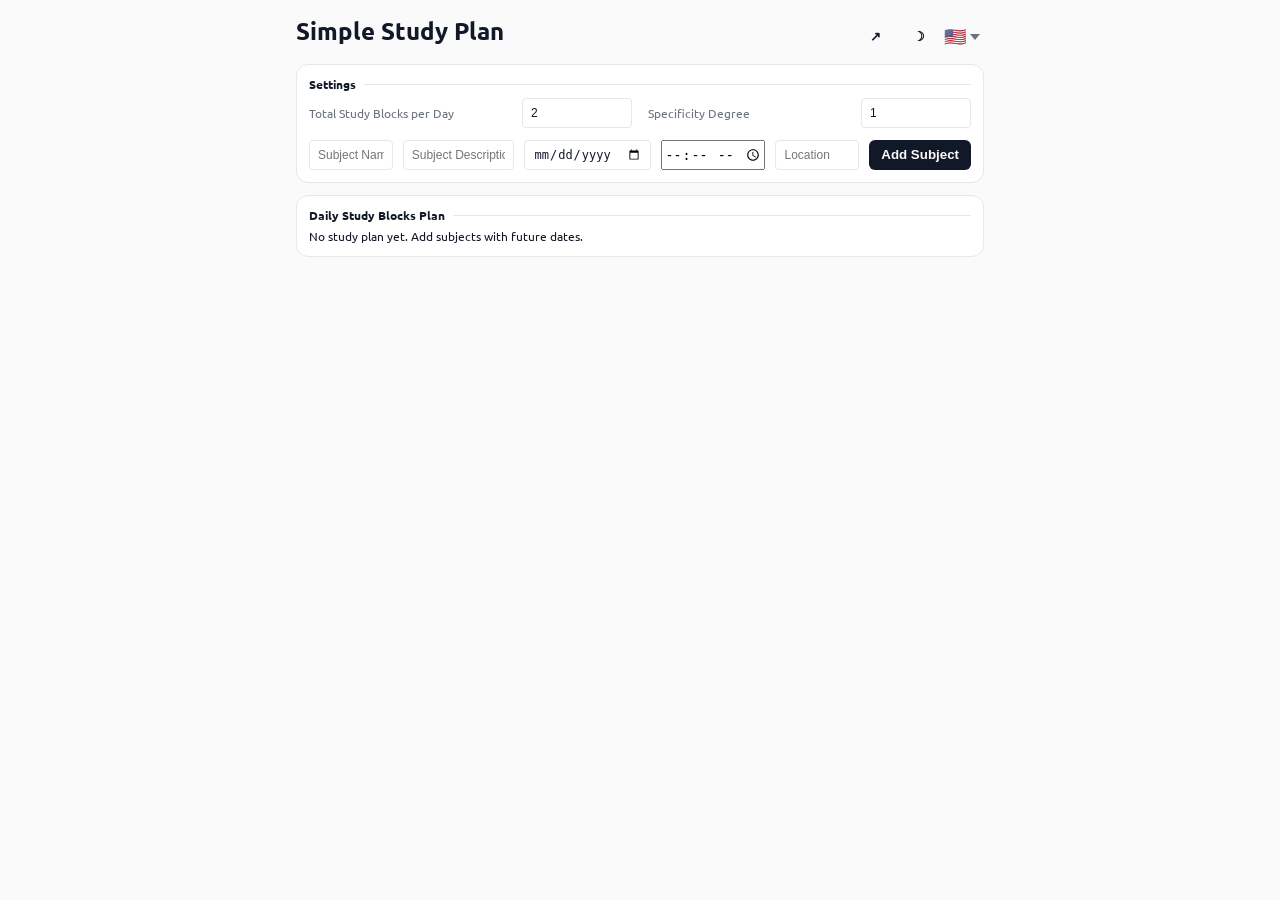
==== commit 4f81e1ce: "Ship study plan fixes: local exam dates, subject time/location, i18n, UI polish. Co-authored-by: Cur" ====
--- a/index.html
+++ b/index.html
@@ -3,70 +3,196 @@
 <head>
     <meta charset="UTF-8">
     <meta name="viewport" content="width=device-width, initial-scale=1.0">
-    <link rel="stylesheet" href="assets/css/styles.css">
+    <link rel="stylesheet" href="assets/css/styles.css?v=10">
     <link rel="icon" type="image/svg+xml" href="data:image/svg+xml,%3Csvg xmlns='http://www.w3.org/2000/svg' viewBox='0 0 64 64'%3E%3Ctext y='50%25' x='50%25' dominant-baseline='middle' text-anchor='middle' font-size='48'%3E%F0%9F%93%9A%3C/text%3E%3C/svg%3E">
     <link rel="manifest" href="manifest.webmanifest">
     <meta name="theme-color" content="#349a79">
     <meta name="apple-mobile-web-app-capable" content="yes">
     <meta name="apple-mobile-web-app-status-bar-style" content="black-translucent">
     <link rel="apple-touch-icon" href="assets/icons/icon-192.png">
-    <title>Simple Study Plan</title>
+    <title data-i18n="appTitle">Simple Study Plan</title>
 </head>
 <body>
     <div class="page-header">
-        <h2>Simple Study Plan</h2>
+        <h2 data-i18n="appTitle">Simple Study Plan</h2>
         <div class="header-actions">
-            <button id="export-plans" aria-label="Export plans" title="Export plans">↗</button>
-            <button id="theme-toggle" aria-label="Toggle theme" title="Toggle theme">☽</button>
+            <button id="export-plans" aria-label="Export plans" title="Export plans" data-i18n-aria="exportPlans" data-i18n-title="exportPlans">↗</button>
+            <button id="theme-toggle" aria-label="Toggle theme" title="Toggle theme" data-i18n-aria="toggleTheme" data-i18n-title="toggleTheme">☽</button>
+            <select id="lang-select" aria-label="Language" title="Language" data-i18n-aria="langSelect" data-i18n-title="langSelect">
+                <option value="en">🇺🇸</option>
+                <option value="pt">🇧🇷</option>
+            </select>
         </div>
     </div>
     <section id="settings-section">
-        <h3>Settings</h3>
+        <h3 data-i18n="settings">Settings</h3>
         <hr />
         <div id="settings">
-            <div class="setting-item" data-tooltip="How many study blocks you want to complete each day (2–99). Higher values allocate more blocks daily and spread time across subjects accordingly.">
-                <label for="hours-per-day">Total Study Blocks per Day</label>
+            <div class="setting-item" data-tooltip="How many study blocks you want to complete each day (2–99). Higher values allocate more blocks daily and spread time across subjects accordingly." data-i18n-tooltip="tooltipBlocks">
+                <label for="hours-per-day" data-i18n="blocksPerDay">Total Study Blocks per Day</label>
                 <input id="hours-per-day" type="number" min="2" max="99" step="1" placeholder="2" />
             </div>
-            <div class="setting-item" data-tooltip="How strongly the plan prioritizes closer exams (1–99). Higher specificity concentrates blocks on subjects with nearer test dates; lower values distribute more evenly.">
-                <label for="specificity-degree">Specificity Degree</label>
+            <div class="setting-item" data-tooltip="How strongly the plan prioritizes closer exams (1–99). Higher specificity concentrates blocks on subjects with nearer test dates; lower values distribute more evenly." data-i18n-tooltip="tooltipSpecificity">
+                <label for="specificity-degree" data-i18n="specificity">Specificity Degree</label>
                 <input id="specificity-degree" type="number" min="1" max="99" step="1" placeholder="1" />
             </div>
         </div>
         <div id="subjects-list"></div>
         <form id="new-subject-form">
-            <input id="subject-name" name="subjectName" type="text" placeholder="Subject Name" required />
-            <input id="subject-description" name="subjectDescription" type="text" placeholder="Subject Description" />
-            <input id="test-date" name="testDate" type="date" placeholder="Test Date" required />
-            <button type="submit" class="add-subject-btn">Add Subject</button>
+            <input id="subject-name" name="subjectName" type="text" placeholder="Subject Name" required data-i18n-placeholder="subjectName" />
+            <input id="subject-description" name="subjectDescription" type="text" placeholder="Subject Description" data-i18n-placeholder="subjectDescription" />
+            <input id="test-date" name="testDate" type="date" placeholder="Date" required data-i18n-placeholder="date" />
+            <input id="test-time" name="testTime" type="time" placeholder="Time" data-i18n-placeholder="time" />
+            <input id="test-location" name="location" type="text" placeholder="Location" data-i18n-placeholder="location" />
+            <button type="submit" class="add-subject-btn" data-i18n="addSubject">Add Subject</button>
         </form>
     </section>
 
     <section id="study-plan-section">
-        <h3>Daily Study Blocks Plan</h3>
+        <h3 data-i18n="dailyPlan">Daily Study Blocks Plan</h3>
         <hr />
         <div id="study-plan"></div>
     </section>
     <!-- Share URL Modal -->
     <div id="export-modal" class="modal" aria-hidden="true" role="dialog">
         <div class="modal-card" role="document">
-            <div class="modal-title">Share URL</div>
+            <div class="modal-title" data-i18n="shareUrl">Share URL</div>
             <div class="modal-row">
-                <input id="share-url" type="text" readonly aria-label="Share URL" />
+                <input id="share-url" type="text" readonly aria-label="Share URL" data-i18n-aria="shareUrl" />
                 <div class="modal-actions">
-                    <button id="copy-url" aria-label="Copy URL" title="Copy URL"><img src="assets/icons/copy-icon.svg" alt="" class="icon-img" width="18" height="18" /></button>
-                    <button id="close-modal" aria-label="Close" title="Close">✕</button>
+                    <button id="copy-url" aria-label="Copy URL" title="Copy URL" data-i18n-aria="copyUrl" data-i18n-title="copyUrl"><img src="assets/icons/copy-icon.svg" alt="" class="icon-img" width="18" height="18" /></button>
+                    <button id="close-modal" aria-label="Close" title="Close" data-i18n-aria="close" data-i18n-title="close">✕</button>
                 </div>
             </div>
         </div>
     </div>
     <!-- Minimal Install Banner (mobile only) -->
     <div id="install-banner" class="install-banner" aria-hidden="true">
-        <span>Install app?</span>
-        <button id="install-cta" aria-label="Install app" title="Install">Install</button>
-        <button id="install-close" aria-label="Dismiss" title="Dismiss">✕</button>
+        <span data-i18n="installPrompt">Install app?</span>
+        <button id="install-cta" aria-label="Install app" title="Install" data-i18n="install" data-i18n-aria="installApp" data-i18n-title="install">Install</button>
+        <button id="install-close" aria-label="Dismiss" title="Dismiss" data-i18n-aria="dismiss" data-i18n-title="dismiss">✕</button>
     </div>
     <script>
+        const TRANSLATIONS = {
+            "en": {
+                "appTitle": "Simple Study Plan",
+                "langSelect": "Language",
+                "exportPlans": "Export plans",
+                "toggleTheme": "Toggle theme",
+                "settings": "Settings",
+                "blocksPerDay": "Total Study Blocks per Day",
+                "specificity": "Specificity Degree",
+                "tooltipBlocks": "How many study blocks you want to complete each day (2–99). Higher values allocate more blocks daily and spread time across subjects accordingly.",
+                "tooltipSpecificity": "How strongly the plan prioritizes closer exams (1–99). Higher specificity concentrates blocks on subjects with nearer test dates; lower values distribute more evenly.",
+                "subjectName": "Subject Name",
+                "subjectDescription": "Subject Description",
+                "date": "Date",
+                "time": "Time",
+                "location": "Location",
+                "addSubject": "Add Subject",
+                "dailyPlan": "Daily Study Blocks Plan",
+                "shareUrl": "Share URL",
+                "copyUrl": "Copy URL",
+                "close": "Close",
+                "installPrompt": "Install app?",
+                "install": "Install",
+                "installApp": "Install app",
+                "dismiss": "Dismiss",
+                "subjects": "Subjects",
+                "name": "Name",
+                "description": "Description",
+                "delete": "Delete",
+                "day": "Day",
+                "emptyPlan": "No study plan yet. Add subjects with future dates.",
+                "dateFromTomorrow": "Please choose a date from tomorrow onwards.",
+                "weekdays": ["Sunday", "Monday", "Tuesday", "Wednesday", "Thursday", "Friday", "Saturday"]
+            },
+            "pt": {
+                "appTitle": "Simple Study Plan",
+                "langSelect": "Idioma",
+                "exportPlans": "Exportar planos",
+                "toggleTheme": "Alternar tema",
+                "settings": "Configurações",
+                "blocksPerDay": "Blocos de Estudo por Dia",
+                "specificity": "Grau de Especificidade",
+                "tooltipBlocks": "Quantos blocos de estudo você quer completar por dia (2–99). Valores maiores alocam mais blocos diários e distribuem o tempo entre as matérias.",
+                "tooltipSpecificity": "Quão fortemente o plano prioriza provas mais próximas (1–99). Maior especificidade concentra blocos nas matérias com datas mais próximas; valores menores distribuem de forma mais uniforme.",
+                "subjectName": "Nome da Matéria",
+                "subjectDescription": "Descrição",
+                "date": "Data",
+                "time": "Hora",
+                "location": "Local",
+                "addSubject": "Adicionar Matéria",
+                "dailyPlan": "Plano Diário de Blocos",
+                "shareUrl": "URL de Compartilhamento",
+                "copyUrl": "Copiar URL",
+                "close": "Fechar",
+                "installPrompt": "Instalar app?",
+                "install": "Instalar",
+                "installApp": "Instalar app",
+                "dismiss": "Dispensar",
+                "subjects": "Matérias",
+                "name": "Nome",
+                "description": "Descrição",
+                "delete": "Excluir",
+                "day": "Dia",
+                "emptyPlan": "Nenhum plano ainda. Adicione matérias com datas futuras.",
+                "dateFromTomorrow": "Escolha uma data a partir de amanhã.",
+                "weekdays": ["Domingo", "Segunda", "Terça", "Quarta", "Quinta", "Sexta", "Sábado"]
+            }
+        };
+
+        class I18n {
+            constructor(translations){
+                this.translations = translations;
+                this.storage = new JsonStorage('lang');
+                const saved = this.storage.load();
+                const nav = (navigator.language || 'en').toLowerCase();
+                const fallback = nav.startsWith('pt') ? 'pt' : 'en';
+                this.lang = (saved === 'en' || saved === 'pt') ? saved : fallback;
+            }
+            t(key){
+                const pack = this.translations[this.lang] || this.translations.en;
+                const val = pack[key];
+                if (val !== undefined) return val;
+                return this.translations.en[key] ?? key;
+            }
+            set(lang){
+                if (lang !== 'en' && lang !== 'pt') return;
+                this.lang = lang;
+                this.storage.save(lang);
+                this.apply();
+            }
+            apply(){
+                document.documentElement.lang = this.lang === 'pt' ? 'pt-BR' : 'en';
+                document.querySelectorAll('[data-i18n]').forEach((el) => {
+                    const key = el.getAttribute('data-i18n');
+                    if (!key) return;
+                    const text = this.t(key);
+                    if (el.tagName === 'TITLE') document.title = text;
+                    else el.textContent = text;
+                });
+                document.querySelectorAll('[data-i18n-placeholder]').forEach((el) => {
+                    const key = el.getAttribute('data-i18n-placeholder');
+                    if (key) el.setAttribute('placeholder', this.t(key));
+                });
+                document.querySelectorAll('[data-i18n-title]').forEach((el) => {
+                    const key = el.getAttribute('data-i18n-title');
+                    if (key) el.setAttribute('title', this.t(key));
+                });
+                document.querySelectorAll('[data-i18n-aria]').forEach((el) => {
+                    const key = el.getAttribute('data-i18n-aria');
+                    if (key) el.setAttribute('aria-label', this.t(key));
+                });
+                document.querySelectorAll('[data-i18n-tooltip]').forEach((el) => {
+                    const key = el.getAttribute('data-i18n-tooltip');
+                    if (key) el.setAttribute('data-tooltip', this.t(key));
+                });
+                const sel = document.getElementById('lang-select');
+                if (sel) sel.value = this.lang;
+            }
+        }
+
         class JsonStorage {
             constructor(storageKey){
                 this.storageKey = storageKey;
@@ -92,6 +218,8 @@
                 localStorage.removeItem(this.storageKey);
             }
         }
+
+        const i18n = new I18n(TRANSLATIONS);
     
         
         class Settings {
@@ -123,11 +251,13 @@
                 this.editingId = null;
             }
 
-            add(subjectName, subjectDescription, testDate){
+            add(subjectName, subjectDescription, testDate, testTime='', location=''){
                 try{
                     // Basic validation: name and test date are required
                     subjectName = (subjectName ?? '').trim();
                     testDate = (testDate ?? '').trim();
+                    testTime = (testTime ?? '').trim();
+                    location = (location ?? '').trim();
                     if (!subjectName || !testDate) {
                         console.warn('Subject name and test date are required.');
                         return false;
@@ -145,7 +275,7 @@
                     const subjectId = crypto.randomUUID();
                     const existing = this.subjects || {};
                     const maxOrder = Math.max(-1, ...Object.values(existing).map(t => (t && typeof t.order === 'number') ? t.order : -1));
-                    const newSubject = {"subjectName": subjectName, "subjectDescription": subjectDescription, "testDate": testDate, "order": maxOrder + 1};
+                    const newSubject = {"subjectName": subjectName, "subjectDescription": subjectDescription, "testDate": testDate, "testTime": testTime, "location": location, "order": maxOrder + 1};
                     this.subjects[subjectId] = newSubject;
                     this.storage.save(this.subjects);
                     console.log(`Subject '${subjectName}' created.`);
@@ -173,7 +303,7 @@
                 }
             }
 
-            update(subjectId, subjectName=undefined, subjectDescription=undefined, testDate=undefined){
+            update(subjectId, subjectName=undefined, subjectDescription=undefined, testDate=undefined, testTime=undefined, location=undefined){
                 try{
                     const subject = this.subjects?.[subjectId];
                         if (!subject) {
@@ -191,6 +321,14 @@
 
                     if(testDate !== undefined){
                         subject.testDate = testDate;
+                    }
+
+                    if(testTime !== undefined){
+                        subject.testTime = testTime;
+                    }
+
+                    if(location !== undefined){
+                        subject.location = location;
                     }
 
                     this.subjects[subjectId] = subject;
@@ -222,9 +360,13 @@
 
                 if (!subjectsList) return;
                 const entries = Object.entries(subjects).sort((a, b) => {
-                    const ao = (a[1] && typeof a[1].order === 'number') ? a[1].order : 0;
-                    const bo = (b[1] && typeof b[1].order === 'number') ? b[1].order : 0;
-                    return ao - bo;
+                    const da = (a[1]?.testDate || '').trim();
+                    const db = (b[1]?.testDate || '').trim();
+                    if (da !== db) return da < db ? -1 : 1;
+                    const ta = (a[1]?.testTime || '').trim();
+                    const tb = (b[1]?.testTime || '').trim();
+                    if (ta !== tb) return ta < tb ? -1 : 1;
+                    return 0;
                 });
 
                 const esc = (s) => String(s ?? '').replace(/[&<>"']/g, (ch) => ({"&":"&amp;","<":"&lt;",">":"&gt;","\"":"&quot;","'":"&#39;"}[ch]));
@@ -234,27 +376,35 @@
                     return;
                 }
 
-                let html = '<h3>Subjects</h3 >';
+                let html = `<h3>${i18n.t('subjects')}</h3 >`;
                 html += '<table class="subjects-table">';
                 html += '<colgroup>'+
                         '<col class="col-name">'+
                         '<col class="col-desc">'+
                         '<col class="col-date">'+
+                        '<col class="col-time">'+
+                        '<col class="col-location">'+
                         '<col class="actions-col">'+
                         '</colgroup>';
-                html += '<thead><tr><th>Name</th><th>Description</th><th>Test Date</th><th class="actions-col"></th></tr></thead>';
+                html += `<thead><tr><th>${i18n.t('name')}</th><th>${i18n.t('description')}</th><th>${i18n.t('date')}</th><th>${i18n.t('time')}</th><th>${i18n.t('location')}</th><th class="actions-col"></th></tr></thead>`;
                 html += '<tbody>';
-                for (const [id, subject] of entries) {
+                entries.forEach(([id, subject], idx) => {
                     const isEditing = this.editingId === id;
+                    const isNext = idx === 0;
+                    const rowClass = isNext ? ' class="is-next"' : '';
                     const name = esc(subject?.subjectName);
                     const desc = esc(subject?.subjectDescription);
                     const date = esc(subject?.testDate);
+                    const time = esc(subject?.testTime ?? '');
+                    const loc = esc(subject?.location ?? '');
                     if (isEditing) {
                         html += `
-                          <tr data-id="${id}">
+                          <tr data-id="${id}"${rowClass}>
                             <td style="padding-bottom:0px;"><input type="text" name="name" value="${name}" style="height:18px; padding:2px"></td>
                             <td style="padding-bottom:0px;"><input type="text" name="description" value="${desc}" style="height:18px; padding:2px"></td>
                             <td style="padding-bottom:0px;"><input type="date" name="date" value="${date}" style="height:18px; padding:0px"></td>
+                            <td style="padding-bottom:0px;"><input type="time" name="time" value="${time}" style="height:18px; padding:0px"></td>
+                            <td style="padding-bottom:0px;"><input type="text" name="location" value="${loc}" style="height:18px; padding:2px"></td>
                             <td class="actions-col"><div class="row-actions">
                               <button class="btn btn-primary" data-action="save" data-id="${id}" style="font-size:18px;padding-bottom:0px;">✓</button>
                               <button class="btn btn-danger" data-action="cancel" data-id="${id}" style="font-size:18px;padding-bottom:0px;">⨯</button>
@@ -262,17 +412,19 @@
                           </tr>`;
                     } else {
                         html += `
-                          <tr data-id="${id}">
+                          <tr data-id="${id}"${rowClass}>
                             <td>${name}</td>
                             <td>${desc}</td>
                             <td>${date}</td>
+                            <td>${time}</td>
+                            <td>${loc}</td>
                             <td class="actions-col"><div class="row-actions">
                               <button class="btn btn-ghost" data-action="edit" data-id="${id}">🖋</button>
-                              <button class="btn btn-danger" data-action="delete" data-id="${id}" title="Delete">🗑</button>
+                              <button class="btn btn-danger" data-action="delete" data-id="${id}" title="${i18n.t('delete')}">🗑</button>
                             </div></td>
                           </tr>`;
                     }
-                }
+                });
                 html += '</tbody></table>';
                 subjectsList.innerHTML = html;
             }
@@ -523,9 +675,25 @@
                 return `${d.getFullYear()}-${pad2(d.getMonth()+1)}-${pad2(d.getDate())}`;
             }
 
+            static formatDayLabel(d){
+                const pad2 = (n) => String(n).padStart(2, '0');
+                const weekdays = i18n.t('weekdays');
+                return `${pad2(d.getMonth()+1)}-${pad2(d.getDate())} (${weekdays[d.getDay()]})`;
+            }
+
+            static parseLocalYMD(dateStr){
+                const m = /^(\d{4})-(\d{2})-(\d{2})$/.exec(dateStr);
+                if (!m) return null;
+                const d = new Date(Number(m[1]), Number(m[2]) - 1, Number(m[3]));
+                if (isNaN(d.getTime())) return null;
+                d.setHours(0,0,0,0);
+                return d;
+            }
+
             static daysBetween(fromDate, toDate){
-                const ms = toDate.getTime() - fromDate.getTime();
-                return Math.floor(ms / (24*60*60*1000));
+                const a = Date.UTC(fromDate.getFullYear(), fromDate.getMonth(), fromDate.getDate());
+                const b = Date.UTC(toDate.getFullYear(), toDate.getMonth(), toDate.getDate());
+                return Math.round((b - a) / (24*60*60*1000));
             }
 
             // Convert subjects to a map { name: Date }
@@ -536,9 +704,9 @@
                     const name = (s?.subjectName || '').trim();
                     const dateStr = (s?.testDate || '').trim();
                     if (!name || !dateStr) continue;
-                    const d = new Date(dateStr);
-                    if (isNaN(d.getTime())) continue;
-                    out[name] = new Date(d.getFullYear(), d.getMonth(), d.getDate()); // strip time
+                    const d = StudyPlan.parseLocalYMD(dateStr);
+                    if (!d) continue;
+                    out[name] = d;
                 }
                 return out;
             }
@@ -661,7 +829,7 @@
 
                 const { columns, rows } = this.compute(blocks, temp);
                 if (!columns.length || !rows.length){
-                    container.innerHTML = '<div class="empty">No study plan yet. Add subjects with future dates.</div>';
+                    container.innerHTML = `<div class="empty">${i18n.t('emptyPlan')}</div>`;
                     return;
                 }
 
@@ -670,13 +838,13 @@
                 html += '<colgroup><col class="col-day">';
                 for (let i=0;i<columns.length;i++) html += '<col class="col-subject">';
                 html += '</colgroup>';
-                html += '<thead><tr><th>Day</th>' + columns.map(c => `<th>${c}</th>`).join('') + '</tr></thead>';
+                html += `<thead><tr><th>${i18n.t('day')}</th>` + columns.map(c => `<th>${c}</th>`).join('') + '</tr></thead>';
                 html += '<tbody>';
                 const todayStr = StudyPlan.yyyymmdd(new Date());
                 for (const row of rows){
                     const dstr = StudyPlan.yyyymmdd(row.date);
                     const trClass = dstr === todayStr ? ' class="is-today"' : '';
-                    html += `<tr${trClass}><td>${dstr}</td>`;
+                    html += `<tr${trClass}><td>${StudyPlan.formatDayLabel(row.date)}</td>`;
                     for (const c of columns){
                         html += `<td>${row.display[c] ?? ''}</td>`;
                     }
@@ -697,6 +865,17 @@
 
             const app = new Subjects();
             const studyPlan = new StudyPlan(app);
+
+            i18n.apply();
+            const langSelect = document.getElementById('lang-select');
+            if (langSelect) {
+                langSelect.value = i18n.lang;
+                langSelect.addEventListener('change', () => {
+                    i18n.set(langSelect.value);
+                    app.render();
+                    studyPlan.render();
+                });
+            }
 
             // Wire up the settings inputs to save changes
             const hoursPerDay = document.getElementById('hours-per-day');
@@ -753,9 +932,13 @@
                     const nameEl = document.getElementById('subject-name');
                     const descEl = document.getElementById('subject-description');
                     const dateEl = document.getElementById('test-date');
+                    const timeEl = document.getElementById('test-time');
+                    const locEl = document.getElementById('test-location');
                     const name = (nameEl?.value || '').trim();
                     const desc = (descEl?.value || '').trim();
                     const date = (dateEl?.value || '').trim();
+                    const time = (timeEl?.value || '').trim();
+                    const loc = (locEl?.value || '').trim();
                     // Require both name and date
                     if (!name || !date) {
                         // Let native validation show messages if available
@@ -771,7 +954,7 @@
                     const minDateStr = `${t.getFullYear()}-${pad2(t.getMonth()+1)}-${pad2(t.getDate())}`;
                     if (date < minDateStr) {
                         if (dateEl && dateEl.setCustomValidity) {
-                            dateEl.setCustomValidity('Please choose a date from tomorrow onwards.');
+                            dateEl.setCustomValidity(i18n.t('dateFromTomorrow'));
                             dateEl.reportValidity();
                         }
                         return;
@@ -779,10 +962,12 @@
                         dateEl.setCustomValidity('');
                     }
                     app.subjects = app.subjects || {};
-                    if (app.add(name, desc, date)) {
+                    if (app.add(name, desc, date, time, loc)) {
                         if (nameEl) nameEl.value = '';
                         if (descEl) descEl.value = '';
                         if (dateEl) dateEl.value = '';
+                        if (timeEl) timeEl.value = '';
+                        if (locEl) locEl.value = '';
                         app.render();
                         studyPlan.render();
                     }
@@ -815,8 +1000,10 @@
                             const name = (row.querySelector('input[name="name"]')?.value || '').trim();
                             const desc = (row.querySelector('input[name="description"]')?.value || '').trim();
                             const date = (row.querySelector('input[name="date"]')?.value || '').trim();
+                            const time = (row.querySelector('input[name="time"]')?.value || '').trim();
+                            const loc = (row.querySelector('input[name="location"]')?.value || '').trim();
                             if (!name) return;
-                            if (app.update(id, name, desc, date)) {
+                            if (app.update(id, name, desc, date, time, loc)) {
                                 app.editingId = null;
                                 app.render();
                                 studyPlan.render();
--- a/assets/css/styles.css
+++ b/assets/css/styles.css
@@ -144,7 +144,7 @@
   z-index: 5;
 }
 
-#subjects-list { overflow-x: auto; }
+#subjects-list { overflow-x: hidden; }
 
 /* Subjects table: simple, predictable sizing */
 .subjects-table {
@@ -157,20 +157,37 @@
   margin-top: 6px;
   margin-bottom: 6px;
 }
-.subjects-table th, .subjects-table td { background-color: var(--card-bg); border: 0px solid var(--border); padding: 4px; text-align: left; overflow: hidden; text-overflow: ellipsis; }
-.subjects-table col.col-name { width: 20%; }
-.subjects-table col.col-desc { width: 48%; }
-.subjects-table col.col-date { width: 18%; }
-.subjects-table col.actions-col { width: 14%; }
+.subjects-table th, .subjects-table td { background-color: var(--card-bg); border: 0px solid var(--border); padding: 4px 8px; text-align: left; overflow: hidden; text-overflow: ellipsis; white-space: nowrap; vertical-align: middle; }
+.subjects-table col.col-name { width: 24%; }
+.subjects-table col.col-desc { width: 22%; }
+.subjects-table col.col-date { width: 14%; }
+.subjects-table col.col-time { width: 10%; }
+.subjects-table col.col-location { width: 22%; }
+.subjects-table col.actions-col { width: 56px; }
 .subjects-table thead th {border-top-width: 1px; border-top-color: var(--border); background: var(--title-row); border-bottom: 1px solid #6b7280}
 /* Round only the top-left and top-right header corners */
 .subjects-table thead th:first-child { border-left-width: 1px; border-top-color: var(--border); border-top-left-radius: 6px; }
 .subjects-table thead th:last-child  { border-right-width: 1px; border-top-width: 1px; border-top-color: var(--border); border-top-right-radius: 6px; }
 /* Round only the bottom-left and bottom-right corners of the last body row */
-.subjects-table tbody tr:last-child td:first-child { border-bottom-left-radius: 6px; }
-.subjects-table tbody tr:last-child td:last-child  { border-bottom-right-radius: 6px; }
-.subjects-table td.actions-col { overflow: visible; text-align: right; }
-.subjects-table td.actions-col .row-actions { justify-content: flex-end; }
+.subjects-table tbody tr:last-child:not(.is-next) td:first-child { border-bottom-left-radius: 6px; }
+.subjects-table tbody tr:last-child:not(.is-next) td:last-child  { border-bottom-right-radius: 6px; }
+.subjects-table td.actions-col {
+  overflow: hidden;
+  text-align: right;
+  white-space: nowrap;
+  padding-left: 2px;
+  padding-right: 4px;
+}
+.subjects-table td.actions-col .row-actions {
+  display: flex;
+  flex-direction: row;
+  flex-wrap: nowrap;
+  align-items: center;
+  justify-content: flex-end;
+  gap: 0;
+  width: 100%;
+}
+.subjects-table .row-actions button { padding: 0 2px; line-height: 1.2; width: auto; max-width: none; flex: 0 0 auto; }
 .row-actions { display: flex; gap: 6px; flex-wrap: wrap; }
 .row-actions button { height: auto; padding: 5px 10px; width: auto; max-width: 100%; }
 .subjects-table input { width: 100%; box-sizing: border-box; min-width: 0; }
@@ -178,6 +195,14 @@
 /* Row striping: use your variables */
 .subjects-table tbody tr:nth-child(odd) td { background: var(--odd-row); border-bottom: 1px solid var(--border)}
 .subjects-table tbody tr:nth-child(even) td { background: var(--even-row); border-bottom: 1px solid var(--border) }
+
+/* Next exam (earliest date): dashed green border */
+.subjects-table tbody tr.is-next td {
+  border-top: 2px dashed var(--accent);
+  border-bottom: 2px dashed var(--accent);
+}
+.subjects-table tbody tr.is-next td:first-child { border-left: 2px dashed var(--accent); border-top-left-radius: 4px; border-bottom-left-radius: 4px; }
+.subjects-table tbody tr.is-next td:last-child { border-right: 2px dashed var(--accent); border-top-right-radius: 4px; border-bottom-right-radius: 4px; }
 
 /* Study plan table (duplicate of subjects table styles for future divergence) */
 #study-plan { overflow-x: auto; }
@@ -190,7 +215,7 @@
   margin-bottom: 0px;
 }
 .studyplan-table th, .studyplan-table td { background-color: var(--card-bg); border: 0px solid var(--border); padding: 4px; text-align: left; overflow: hidden; text-overflow: ellipsis; }
-.studyplan-table col.col-day { width: 120px; }
+.studyplan-table col.col-day { width: 150px; }
 .studyplan-table col.col-subject { width: auto; }
 .studyplan-table thead th { border-top-width: 1px; border-top-color: var(--border); background: var(--title-row); border-bottom: 1px solid #6b7280 }
 .studyplan-table thead th:first-child { border-left-width: 1px; border-top-color: var(--border); border-top-left-radius: 6px; }
@@ -228,7 +253,8 @@
 }
 input[type="text"]:focus,
 input[type="number"]:focus,
-input[type="date"]:focus {
+input[type="date"]:focus,
+input[type="time"]:focus {
   border-color: #93c5fd;
   box-shadow: 0 0 0 3px rgba(147, 197, 253, 0.35);
 }
@@ -236,7 +262,7 @@
 /* New Subject Form */
 #new-subject-form {
   display: grid;
-  grid-template-columns: 1.2fr 2fr 1fr auto; /* name, description, date, add */
+  grid-template-columns: 1.2fr 1.6fr 1fr 0.8fr 1.2fr auto; /* name, description, date, time, location, add */
   gap: 10px;
 }
 #new-subject-form button {
@@ -300,7 +326,8 @@
 
 /* Header icon buttons */
 #theme-toggle,
-#export-plans {
+#export-plans,
+#lang-select {
   width: 36px;
   height: 36px;
   color: var(--text);
@@ -309,8 +336,33 @@
   transition: none;
   padding-right: 0px;
 }
+#lang-select {
+  width: auto;
+  min-width: 40px;
+  padding: 0 18px 0 4px;
+  border: none !important;
+  border-radius: 6px;
+  cursor: pointer;
+  font-size: 18px;
+  line-height: 1;
+  background-color: transparent !important;
+  background-image: url("data:image/svg+xml,%3Csvg xmlns='http://www.w3.org/2000/svg' width='10' height='6' viewBox='0 0 10 6'%3E%3Cpath fill='%236b7280' d='M0 0l5 6 5-6z'/%3E%3C/svg%3E");
+  background-repeat: no-repeat;
+  background-position: right 4px center;
+  box-shadow: none !important;
+  outline: none;
+  -webkit-appearance: none;
+  -moz-appearance: none;
+  appearance: none;
+}
+#lang-select:focus {
+  border: none !important;
+  box-shadow: none !important;
+  outline: none;
+}
 .page-header #theme-toggle,
-.page-header #export-plans {
+.page-header #export-plans,
+.page-header #lang-select {
   opacity: 1;
   pointer-events: auto;
   transition: opacity 150ms ease;
@@ -318,7 +370,9 @@
 .page-header:hover #theme-toggle,
 .page-header:focus-within #theme-toggle,
 .page-header:hover #export-plans,
-.page-header:focus-within #export-plans {
+.page-header:focus-within #export-plans,
+.page-header:hover #lang-select,
+.page-header:focus-within #lang-select {
   opacity: 1;
   pointer-events: auto;
 }
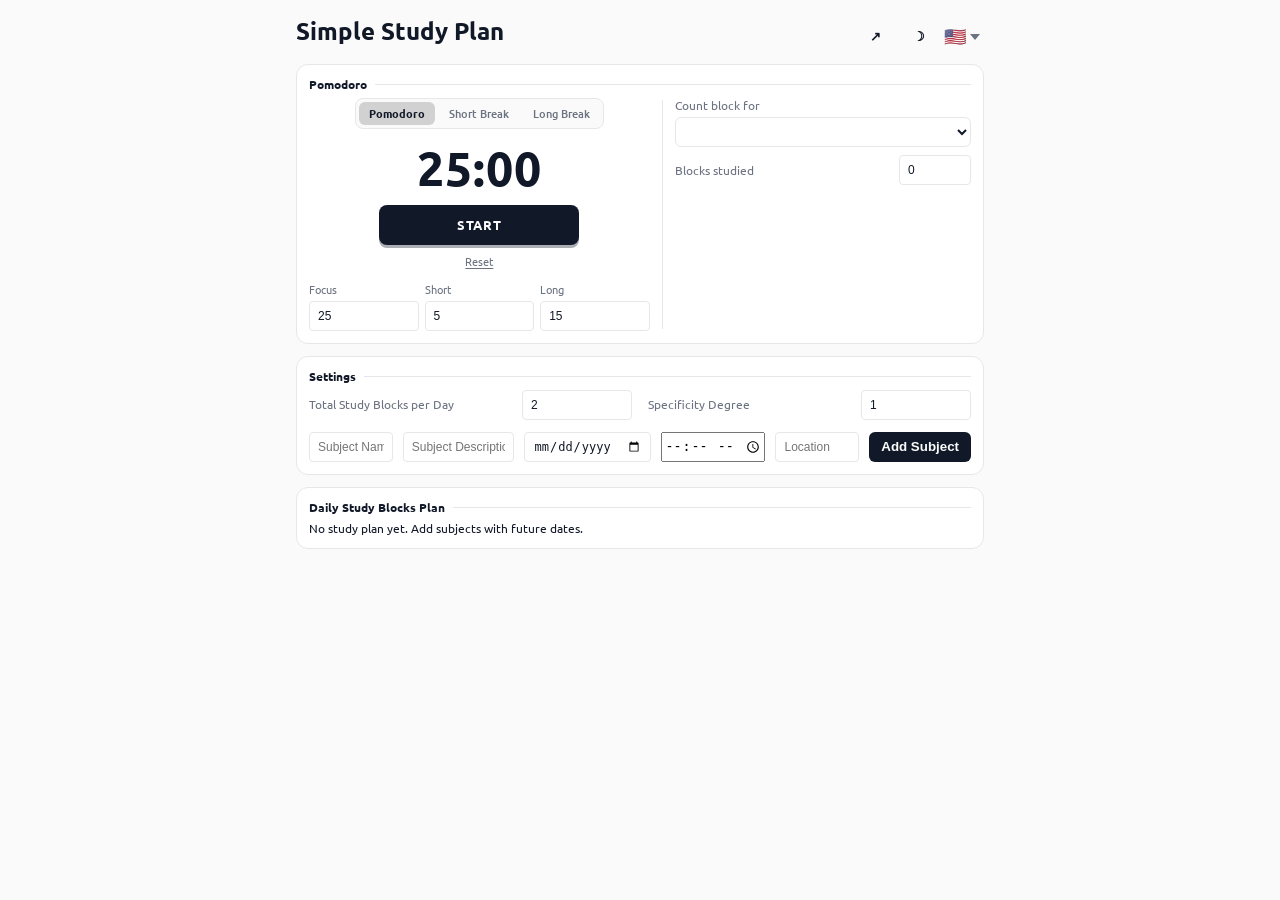
==== commit 80d6ba0e: "Add pomodoro timer section with two-column layout and i18n. Co-authored-by: Cursor <cursoragent@curs" ====
--- a/index.html
+++ b/index.html
@@ -3,7 +3,7 @@
 <head>
     <meta charset="UTF-8">
     <meta name="viewport" content="width=device-width, initial-scale=1.0">
-    <link rel="stylesheet" href="assets/css/styles.css?v=10">
+    <link rel="stylesheet" href="assets/css/styles.css?v=16">
     <link rel="icon" type="image/svg+xml" href="data:image/svg+xml,%3Csvg xmlns='http://www.w3.org/2000/svg' viewBox='0 0 64 64'%3E%3Ctext y='50%25' x='50%25' dominant-baseline='middle' text-anchor='middle' font-size='48'%3E%F0%9F%93%9A%3C/text%3E%3C/svg%3E">
     <link rel="manifest" href="manifest.webmanifest">
     <meta name="theme-color" content="#349a79">
@@ -24,6 +24,50 @@
             </select>
         </div>
     </div>
+    <section id="pomodoro-section">
+        <h3 data-i18n="pomodoro">Pomodoro</h3>
+        <hr />
+        <div class="pomodoro-layout">
+            <div class="pomodoro-left">
+                <div class="pomodoro-modes" role="tablist">
+                    <button type="button" class="pomodoro-mode is-active" data-phase="focus" data-i18n="focus">Focus</button>
+                    <button type="button" class="pomodoro-mode" data-phase="break" data-i18n="shortBreak">Short Break</button>
+                    <button type="button" class="pomodoro-mode" data-phase="long" data-i18n="longBreak">Long Break</button>
+                </div>
+                <div class="pomodoro-display" id="pomodoro-display">25:00</div>
+                <button type="button" id="pomodoro-start" class="pomodoro-start-btn" data-i18n="start">Start</button>
+                <button type="button" id="pomodoro-reset" class="pomodoro-reset-btn" data-i18n="reset">Reset</button>
+                <div class="pomodoro-settings" id="pomodoro-settings">
+                    <div class="setting-item" data-tooltip="Length of each focus study block in minutes (1–99)." data-i18n-tooltip="tooltipFocusMin">
+                        <label for="pomodoro-focus-min" data-i18n="focusMinutes">Minutes per block</label>
+                        <input id="pomodoro-focus-min" type="number" min="1" max="99" step="1" value="25" />
+                    </div>
+                    <div class="setting-item" data-tooltip="Length of the short break after each focus block (1–99)." data-i18n-tooltip="tooltipBreakMin">
+                        <label for="pomodoro-break-min" data-i18n="breakMinutes">Break minutes</label>
+                        <input id="pomodoro-break-min" type="number" min="1" max="99" step="1" value="5" />
+                    </div>
+                    <div class="setting-item" data-tooltip="Length of the long break in minutes (1–99)." data-i18n-tooltip="tooltipLongMin">
+                        <label for="pomodoro-long-min" data-i18n="longMinutes">Long break minutes</label>
+                        <input id="pomodoro-long-min" type="number" min="1" max="99" step="1" value="15" />
+                    </div>
+                </div>
+            </div>
+            <div class="pomodoro-divider" aria-hidden="true"></div>
+            <div class="pomodoro-right">
+                <div class="pomodoro-settings" id="pomodoro-active-wrap" hidden>
+                    <div class="setting-item">
+                        <label for="pomodoro-active-subject" data-i18n="blockSubject">Count block for</label>
+                        <select id="pomodoro-active-subject"></select>
+                    </div>
+                </div>
+                <div class="pomodoro-stats" id="pomodoro-stats"></div>
+            </div>
+        </div>
+        <div class="pomodoro-alarm" id="pomodoro-alarm" hidden>
+            <span id="pomodoro-alarm-text" data-i18n="alarmBody">Time is up — dismiss to continue.</span>
+            <button type="button" id="pomodoro-stop-alarm" class="add-subject-btn" data-i18n="stopAlarm">Stop alarm</button>
+        </div>
+    </section>
     <section id="settings-section">
         <h3 data-i18n="settings">Settings</h3>
         <hr />
@@ -105,7 +149,26 @@
                 "day": "Day",
                 "emptyPlan": "No study plan yet. Add subjects with future dates.",
                 "dateFromTomorrow": "Please choose a date from tomorrow onwards.",
-                "weekdays": ["Sunday", "Monday", "Tuesday", "Wednesday", "Thursday", "Friday", "Saturday"]
+                "weekdays": ["Sunday", "Monday", "Tuesday", "Wednesday", "Thursday", "Friday", "Saturday"],
+                "pomodoro": "Pomodoro",
+                "focus": "Pomodoro",
+                "shortBreak": "Short Break",
+                "longBreak": "Long Break",
+                "break": "Break",
+                "start": "Start",
+                "pause": "Pause",
+                "reset": "Reset",
+                "focusMinutes": "Focus",
+                "breakMinutes": "Short",
+                "longMinutes": "Long",
+                "blocksStudied": "Blocks studied",
+                "blockSubject": "Count block for",
+                "stopAlarm": "Stop alarm",
+                "alarmTitle": "Pomodoro",
+                "alarmBody": "Time is up — dismiss to continue.",
+                "tooltipFocusMin": "Length of each focus study block in minutes (1–99).",
+                "tooltipBreakMin": "Length of the short break after each focus block (1–99).",
+                "tooltipLongMin": "Length of the long break in minutes (1–99)."
             },
             "pt": {
                 "appTitle": "Simple Study Plan",
@@ -138,7 +201,26 @@
                 "day": "Dia",
                 "emptyPlan": "Nenhum plano ainda. Adicione matérias com datas futuras.",
                 "dateFromTomorrow": "Escolha uma data a partir de amanhã.",
-                "weekdays": ["Domingo", "Segunda", "Terça", "Quarta", "Quinta", "Sexta", "Sábado"]
+                "weekdays": ["Domingo", "Segunda", "Terça", "Quarta", "Quinta", "Sexta", "Sábado"],
+                "pomodoro": "Pomodoro",
+                "focus": "Pomodoro",
+                "shortBreak": "Pausa curta",
+                "longBreak": "Pausa longa",
+                "break": "Pausa",
+                "start": "Iniciar",
+                "pause": "Pausar",
+                "reset": "Reiniciar",
+                "focusMinutes": "Foco",
+                "breakMinutes": "Curta",
+                "longMinutes": "Longa",
+                "blocksStudied": "Blocos estudados",
+                "blockSubject": "Contar bloco para",
+                "stopAlarm": "Desativar alarme",
+                "alarmTitle": "Pomodoro",
+                "alarmBody": "Tempo esgotado — desative para continuar.",
+                "tooltipFocusMin": "Duração de cada bloco de foco em minutos (1–99).",
+                "tooltipBreakMin": "Duração da pausa curta após cada bloco de foco (1–99).",
+                "tooltipLongMin": "Duração da pausa longa em minutos (1–99)."
             }
         };
 
@@ -855,6 +937,443 @@
             }
         }
 
+        class Pomodoro {
+            constructor(app){
+                this.app = app;
+                this.storage = new JsonStorage('pomodoro');
+                this.phase = 'focus';
+                this.running = false;
+                this.alarming = false;
+                this.endsAt = null;
+                this.remainingMs = 0;
+                this.tickTimer = null;
+                this.beepTimer = null;
+                this.notifyTimer = null;
+                this.titleTimer = null;
+                this.audioCtx = null;
+                this.lastNotification = null;
+                this.titleFlashOn = false;
+                this.completedPhase = null;
+                this.activeSubjectId = null;
+                this.blocksBySubject = {};
+                this.loadState();
+            }
+
+            todayStr(){
+                const d = new Date();
+                const pad2 = (n) => String(n).padStart(2, '0');
+                return `${d.getFullYear()}-${pad2(d.getMonth()+1)}-${pad2(d.getDate())}`;
+            }
+
+            clampMin(v, def){
+                const n = Math.floor(Number(v));
+                if (!Number.isFinite(n)) return def;
+                return Math.min(99, Math.max(1, n));
+            }
+
+            clampBlocks(v){
+                const n = Math.floor(Number(v));
+                if (!Number.isFinite(n) || n < 0) return 0;
+                return Math.min(999, n);
+            }
+
+            subjectEntries(){
+                const subjects = (this.app && (this.app.storage.load() || this.app.subjects)) || {};
+                return Object.entries(subjects).sort((a, b) => {
+                    const ao = (a[1] && typeof a[1].order === 'number') ? a[1].order : 0;
+                    const bo = (b[1] && typeof b[1].order === 'number') ? b[1].order : 0;
+                    return ao - bo;
+                });
+            }
+
+            loadState(){
+                const raw = this.storage.load() || {};
+                const day = this.todayStr();
+                this.focusMin = this.clampMin(raw.focusMin, 25);
+                this.breakMin = this.clampMin(raw.breakMin, 5);
+                this.longMin = this.clampMin(raw.longMin, 15);
+                const sameDay = raw.day === day;
+                this.blocksCompleted = (sameDay && typeof raw.blocksCompleted === 'number')
+                    ? this.clampBlocks(raw.blocksCompleted)
+                    : 0;
+                this.blocksBySubject = {};
+                if (sameDay && raw.blocksBySubject && typeof raw.blocksBySubject === 'object') {
+                    for (const [id, n] of Object.entries(raw.blocksBySubject)) {
+                        this.blocksBySubject[id] = this.clampBlocks(n);
+                    }
+                }
+                this.activeSubjectId = (typeof raw.activeSubjectId === 'string') ? raw.activeSubjectId : null;
+                this.remainingMs = this.focusMin * 60 * 1000;
+                this.saveState();
+            }
+
+            saveState(){
+                this.storage.save({
+                    focusMin: this.focusMin,
+                    breakMin: this.breakMin,
+                    longMin: this.longMin,
+                    blocksCompleted: this.blocksCompleted,
+                    blocksBySubject: this.blocksBySubject,
+                    activeSubjectId: this.activeSubjectId,
+                    day: this.todayStr()
+                });
+            }
+
+            phaseDurationMs(){
+                if (this.phase === 'long') return this.longMin * 60 * 1000;
+                if (this.phase === 'break') return this.breakMin * 60 * 1000;
+                return this.focusMin * 60 * 1000;
+            }
+
+            resolveActiveSubjectId(entries){
+                if (!entries.length) {
+                    this.activeSubjectId = null;
+                    return null;
+                }
+                if (entries.some(([id]) => id === this.activeSubjectId)) return this.activeSubjectId;
+                this.activeSubjectId = entries[0][0];
+                return this.activeSubjectId;
+            }
+
+            incrementBlock(){
+                const entries = this.subjectEntries();
+                if (!entries.length) {
+                    this.blocksCompleted = this.clampBlocks(this.blocksCompleted + 1);
+                } else {
+                    const id = this.resolveActiveSubjectId(entries);
+                    this.blocksBySubject[id] = this.clampBlocks((this.blocksBySubject[id] || 0) + 1);
+                }
+                this.saveState();
+            }
+
+            formatMs(ms){
+                const total = Math.max(0, Math.ceil(ms / 1000));
+                const m = Math.floor(total / 60);
+                const s = total % 60;
+                return `${String(m).padStart(2, '0')}:${String(s).padStart(2, '0')}`;
+            }
+
+            ensureAudio(){
+                if (!this.audioCtx) {
+                    const Ctx = window.AudioContext || window.webkitAudioContext;
+                    if (!Ctx) return null;
+                    this.audioCtx = new Ctx();
+                }
+                if (this.audioCtx.state === 'suspended') this.audioCtx.resume().catch(() => {});
+                return this.audioCtx;
+            }
+
+            playBeep(){
+                const ctx = this.ensureAudio();
+                if (!ctx) return;
+                const osc = ctx.createOscillator();
+                const gain = ctx.createGain();
+                osc.type = 'square';
+                osc.frequency.value = 880;
+                gain.gain.value = 0.0001;
+                osc.connect(gain);
+                gain.connect(ctx.destination);
+                const now = ctx.currentTime;
+                gain.gain.setValueAtTime(0.0001, now);
+                gain.gain.exponentialRampToValueAtTime(0.2, now + 0.02);
+                gain.gain.exponentialRampToValueAtTime(0.0001, now + 0.35);
+                osc.start(now);
+                osc.stop(now + 0.4);
+            }
+
+            requestNotifyPermission(){
+                if (!('Notification' in window)) return;
+                if (Notification.permission === 'default') {
+                    Notification.requestPermission().catch(() => {});
+                }
+            }
+
+            fireNotification(){
+                if (!('Notification' in window) || Notification.permission !== 'granted') return;
+                try {
+                    if (this.lastNotification) {
+                        try { this.lastNotification.close(); } catch (_) {}
+                    }
+                    this.lastNotification = new Notification(i18n.t('alarmTitle'), {
+                        body: i18n.t('alarmBody'),
+                        requireInteraction: true,
+                        tag: 'ssp-pomodoro-alarm',
+                        renotify: true
+                    });
+                } catch (_) {}
+            }
+
+            startAlarm(){
+                this.alarming = true;
+                this.running = false;
+                this.endsAt = null;
+                this.stopTick();
+                const alarmEl = document.getElementById('pomodoro-alarm');
+                if (alarmEl) alarmEl.hidden = false;
+                this.ensureAudio();
+                this.playBeep();
+                if (this.beepTimer) clearInterval(this.beepTimer);
+                this.beepTimer = setInterval(() => this.playBeep(), 1000);
+                this.fireNotification();
+                if (this.notifyTimer) clearInterval(this.notifyTimer);
+                this.notifyTimer = setInterval(() => this.fireNotification(), 3000);
+                if (this.titleTimer) clearInterval(this.titleTimer);
+                this.titleFlashOn = false;
+                this.titleTimer = setInterval(() => {
+                    this.titleFlashOn = !this.titleFlashOn;
+                    document.title = this.titleFlashOn ? `⏰ ${i18n.t('alarmTitle')}` : i18n.t('appTitle');
+                }, 800);
+                this.render();
+            }
+
+            stopAlarm(){
+                if (!this.alarming) return;
+                this.alarming = false;
+                if (this.beepTimer) { clearInterval(this.beepTimer); this.beepTimer = null; }
+                if (this.notifyTimer) { clearInterval(this.notifyTimer); this.notifyTimer = null; }
+                if (this.titleTimer) { clearInterval(this.titleTimer); this.titleTimer = null; }
+                if (this.lastNotification) {
+                    try { this.lastNotification.close(); } catch (_) {}
+                    this.lastNotification = null;
+                }
+                document.title = i18n.t('appTitle');
+                const alarmEl = document.getElementById('pomodoro-alarm');
+                if (alarmEl) alarmEl.hidden = true;
+                const finished = this.completedPhase || 'focus';
+                this.completedPhase = null;
+                if (finished === 'focus') {
+                    this.phase = 'break';
+                    this.remainingMs = this.breakMin * 60 * 1000;
+                    this.running = true;
+                    this.endsAt = Date.now() + this.remainingMs;
+                    this.startTick();
+                } else {
+                    this.phase = 'focus';
+                    this.remainingMs = this.focusMin * 60 * 1000;
+                    this.running = false;
+                    this.endsAt = null;
+                }
+                this.render();
+            }
+
+            startTick(){
+                this.stopTick();
+                this.tickTimer = setInterval(() => this.tick(), 250);
+            }
+
+            stopTick(){
+                if (this.tickTimer) { clearInterval(this.tickTimer); this.tickTimer = null; }
+            }
+
+            tick(){
+                if (!this.running || this.alarming || this.endsAt == null) return;
+                this.remainingMs = this.endsAt - Date.now();
+                if (this.remainingMs <= 0) {
+                    this.remainingMs = 0;
+                    this.onTimerComplete();
+                    return;
+                }
+                this.renderDisplayOnly();
+            }
+
+            onTimerComplete(){
+                this.running = false;
+                this.endsAt = null;
+                this.stopTick();
+                this.completedPhase = this.phase;
+                if (this.phase === 'focus') {
+                    this.incrementBlock();
+                }
+                this.startAlarm();
+            }
+
+            start(){
+                if (this.alarming) return;
+                if (this.running) {
+                    this.pause();
+                    return;
+                }
+                this.requestNotifyPermission();
+                this.ensureAudio();
+                if (this.remainingMs <= 0) this.remainingMs = this.phaseDurationMs();
+                this.running = true;
+                this.endsAt = Date.now() + this.remainingMs;
+                this.startTick();
+                this.render();
+            }
+
+            pause(){
+                if (this.alarming || !this.running) return;
+                this.remainingMs = Math.max(0, this.endsAt - Date.now());
+                this.running = false;
+                this.endsAt = null;
+                this.stopTick();
+                this.render();
+            }
+
+            reset(){
+                if (this.alarming) return;
+                this.running = false;
+                this.endsAt = null;
+                this.stopTick();
+                this.remainingMs = this.phaseDurationMs();
+                this.render();
+            }
+
+            setPhase(phase){
+                if (this.alarming) return;
+                if (phase !== 'focus' && phase !== 'break' && phase !== 'long') return;
+                this.running = false;
+                this.endsAt = null;
+                this.stopTick();
+                this.phase = phase;
+                this.remainingMs = this.phaseDurationMs();
+                this.render();
+            }
+
+            setFocusMin(v){
+                if (this.alarming || this.running) return;
+                this.focusMin = this.clampMin(v, 25);
+                if (this.phase === 'focus') this.remainingMs = this.focusMin * 60 * 1000;
+                this.saveState();
+                this.render();
+            }
+
+            setBreakMin(v){
+                if (this.alarming || this.running) return;
+                this.breakMin = this.clampMin(v, 5);
+                if (this.phase === 'break') this.remainingMs = this.breakMin * 60 * 1000;
+                this.saveState();
+                this.render();
+            }
+
+            setLongMin(v){
+                if (this.alarming || this.running) return;
+                this.longMin = this.clampMin(v, 15);
+                if (this.phase === 'long') this.remainingMs = this.longMin * 60 * 1000;
+                this.saveState();
+                this.render();
+            }
+
+            renderDisplayOnly(){
+                const display = document.getElementById('pomodoro-display');
+                if (display) display.textContent = this.formatMs(this.remainingMs);
+            }
+
+            esc(s){
+                return String(s ?? '').replace(/[&<>"']/g, (ch) => ({"&":"&amp;","<":"&lt;",">":"&gt;","\"":"&quot;","'":"&#39;"}[ch]));
+            }
+
+            renderStats(){
+                const stats = document.getElementById('pomodoro-stats');
+                const wrap = document.getElementById('pomodoro-active-wrap');
+                const select = document.getElementById('pomodoro-active-subject');
+                if (!stats) return;
+                const entries = this.subjectEntries();
+                const active = document.activeElement;
+                if (!entries.length) {
+                    if (wrap) wrap.hidden = true;
+                    if (active && stats.contains(active) && active.matches('input[data-global-blocks]')) return;
+                    stats.innerHTML = `<div class="pomodoro-stat-row"><label for="pomodoro-blocks-global">${this.esc(i18n.t('blocksStudied'))}</label><input id="pomodoro-blocks-global" type="number" min="0" max="999" step="1" data-global-blocks value="${this.blocksCompleted}" /></div>`;
+                    return;
+                }
+                if (wrap) wrap.hidden = false;
+                const activeId = this.resolveActiveSubjectId(entries);
+                if (select && active !== select) {
+                    select.innerHTML = entries.map(([id, s]) => {
+                        const name = this.esc((s?.subjectName || '').trim() || id);
+                        const sel = id === activeId ? ' selected' : '';
+                        return `<option value="${this.esc(id)}"${sel}>${name}</option>`;
+                    }).join('');
+                }
+                if (active && stats.contains(active) && active.matches('input[data-subject-id]')) return;
+                stats.innerHTML = entries.map(([id, s]) => {
+                    const name = this.esc((s?.subjectName || '').trim() || id);
+                    const n = this.clampBlocks(this.blocksBySubject[id] || 0);
+                    return `<div class="pomodoro-stat-row"><label>${name}</label><input type="number" min="0" max="999" step="1" data-subject-id="${this.esc(id)}" value="${n}" /></div>`;
+                }).join('');
+            }
+
+            render(){
+                const display = document.getElementById('pomodoro-display');
+                const focusInput = document.getElementById('pomodoro-focus-min');
+                const breakInput = document.getElementById('pomodoro-break-min');
+                const longInput = document.getElementById('pomodoro-long-min');
+                const startBtn = document.getElementById('pomodoro-start');
+                const resetBtn = document.getElementById('pomodoro-reset');
+                const alarmEl = document.getElementById('pomodoro-alarm');
+                const activeLabel = document.querySelector('#pomodoro-active-wrap label');
+                if (display) display.textContent = this.formatMs(this.remainingMs);
+                if (activeLabel) activeLabel.textContent = i18n.t('blockSubject');
+                document.querySelectorAll('.pomodoro-mode').forEach((btn) => {
+                    const ph = btn.getAttribute('data-phase');
+                    btn.classList.toggle('is-active', ph === this.phase);
+                    const key = ph === 'break' ? 'shortBreak' : (ph === 'long' ? 'longBreak' : 'focus');
+                    btn.textContent = i18n.t(key);
+                    btn.disabled = this.alarming;
+                });
+                this.renderStats();
+                if (focusInput && document.activeElement !== focusInput) focusInput.value = this.focusMin;
+                if (breakInput && document.activeElement !== breakInput) breakInput.value = this.breakMin;
+                if (longInput && document.activeElement !== longInput) longInput.value = this.longMin;
+                const locked = this.alarming;
+                if (startBtn) {
+                    startBtn.disabled = locked;
+                    startBtn.textContent = i18n.t(this.running ? 'pause' : 'start');
+                }
+                if (resetBtn) resetBtn.disabled = locked;
+                if (focusInput) focusInput.disabled = locked || this.running;
+                if (breakInput) breakInput.disabled = locked || this.running;
+                if (longInput) longInput.disabled = locked || this.running;
+                if (alarmEl) alarmEl.hidden = !this.alarming;
+            }
+
+            init(){
+                document.getElementById('pomodoro-start')?.addEventListener('click', () => this.start());
+                document.getElementById('pomodoro-reset')?.addEventListener('click', () => this.reset());
+                document.getElementById('pomodoro-stop-alarm')?.addEventListener('click', () => this.stopAlarm());
+                document.querySelectorAll('.pomodoro-mode').forEach((btn) => {
+                    btn.addEventListener('click', () => this.setPhase(btn.getAttribute('data-phase')));
+                });
+                document.getElementById('pomodoro-focus-min')?.addEventListener('change', (e) => {
+                    this.setFocusMin(e.target.value);
+                    e.target.value = this.focusMin;
+                });
+                document.getElementById('pomodoro-break-min')?.addEventListener('change', (e) => {
+                    this.setBreakMin(e.target.value);
+                    e.target.value = this.breakMin;
+                });
+                document.getElementById('pomodoro-long-min')?.addEventListener('change', (e) => {
+                    this.setLongMin(e.target.value);
+                    e.target.value = this.longMin;
+                });
+                document.getElementById('pomodoro-active-subject')?.addEventListener('change', (e) => {
+                    this.activeSubjectId = e.target.value || null;
+                    this.saveState();
+                });
+                document.getElementById('pomodoro-stats')?.addEventListener('change', (e) => {
+                    const t = e.target;
+                    if (!(t instanceof HTMLInputElement)) return;
+                    if (t.hasAttribute('data-global-blocks')) {
+                        this.blocksCompleted = this.clampBlocks(t.value);
+                        t.value = this.blocksCompleted;
+                        this.saveState();
+                        return;
+                    }
+                    const sid = t.getAttribute('data-subject-id');
+                    if (sid) {
+                        this.blocksBySubject[sid] = this.clampBlocks(t.value);
+                        t.value = this.blocksBySubject[sid];
+                        this.saveState();
+                    }
+                });
+                document.addEventListener('visibilitychange', () => {
+                    if (!document.hidden && this.running && this.endsAt != null) this.tick();
+                });
+                this.render();
+            }
+        }
+
         document.addEventListener('DOMContentLoaded', () => {
             // Derive base path from current location (project page or root)
             const BASE_PATH = (() => {
@@ -865,15 +1384,17 @@
 
             const app = new Subjects();
             const studyPlan = new StudyPlan(app);
+            const pomo = new Pomodoro(app);
+            const rerender = () => { app.render(); studyPlan.render(); pomo.render(); };
 
             i18n.apply();
+            pomo.init();
             const langSelect = document.getElementById('lang-select');
             if (langSelect) {
                 langSelect.value = i18n.lang;
                 langSelect.addEventListener('change', () => {
                     i18n.set(langSelect.value);
-                    app.render();
-                    studyPlan.render();
+                    rerender();
                 });
             }
 
@@ -891,8 +1412,7 @@
                     const settingsObj = app.settings.fetchExisting() || { settings: {} };
                     settingsObj.settings['hours-per-day'] = clamped;
                     app.settings.settingsStorage.save(settingsObj);
-                    app.render();
-                    studyPlan.render();
+                    rerender();
                 });
             }
             const specificityDegree = document.getElementById('specificity-degree');
@@ -908,8 +1428,7 @@
                     const settingsObj = app.settings.fetchExisting() || { settings: {} };
                     settingsObj.settings['specificity-degree'] = clamped;
                     app.settings.settingsStorage.save(settingsObj);
-                    app.render();
-                    studyPlan.render();
+                    rerender();
                 });
             }
 
@@ -968,8 +1487,7 @@
                         if (dateEl) dateEl.value = '';
                         if (timeEl) timeEl.value = '';
                         if (locEl) locEl.value = '';
-                        app.render();
-                        studyPlan.render();
+                        rerender();
                     }
                 });
             }
@@ -986,13 +1504,11 @@
                     switch (action) {
                         case 'edit':
                             app.editingId = id;
-                            app.render();
-                            studyPlan.render();
+                            rerender();
                             break;
                         case 'cancel':
                             app.editingId = null;
-                            app.render();
-                            studyPlan.render();
+                            rerender();
                             break;
                         case 'save': {
                             const row = subjectsListEl.querySelector(`tr[data-id="${id}"]`);
@@ -1005,12 +1521,11 @@
                             if (!name) return;
                             if (app.update(id, name, desc, date, time, loc)) {
                                 app.editingId = null;
-                                app.render();
-                                studyPlan.render();
+                                rerender();
                             }
                             break; }
                         case 'delete':
-                            if (app.remove(id)) { app.render(); studyPlan.render(); }
+                            if (app.remove(id)) { rerender(); }
                             break;
                     }
                 });
@@ -1031,8 +1546,7 @@
             share.init();
             if (exportBtn) exportBtn.addEventListener('click', () => share.handleExportClick());
 
-            app.render();
-            studyPlan.render();
+            rerender();
             share.maybeImportFromUrl();
 
             // Register Service Worker for PWA/offline support
--- a/assets/css/styles.css
+++ b/assets/css/styles.css
@@ -91,6 +91,204 @@
   font-size: 12px;
 }
 section > * + * { margin-top: 6px; margin-bottom: 0; }
+
+/* Pomodoro */
+.pomodoro-layout {
+  display: grid;
+  grid-template-columns: minmax(280px, 1.15fr) 1px minmax(0, 1fr);
+  gap: 12px;
+  align-items: start;
+}
+.pomodoro-divider {
+  width: 1px;
+  align-self: stretch;
+  background: var(--border);
+  margin: 2px 0;
+}
+.pomodoro-left {
+  display: flex;
+  flex-direction: column;
+  align-items: center;
+  text-align: center;
+  gap: 10px;
+  min-width: 280px;
+}
+.pomodoro-right {
+  display: flex;
+  flex-direction: column;
+  gap: 8px;
+  min-width: 0;
+}
+.pomodoro-modes {
+  display: inline-flex;
+  flex-wrap: nowrap;
+  justify-content: flex-start;
+  align-items: center;
+  gap: 4px;
+  padding: 3px;
+  background: var(--odd-row);
+  border: 1px solid var(--border);
+  border-radius: 8px;
+  width: max-content;
+  max-width: 100%;
+  min-width: 0;
+  box-sizing: border-box;
+}
+.pomodoro-mode {
+  border: none;
+  background: transparent;
+  color: var(--muted-text);
+  font: inherit;
+  font-size: 11px;
+  font-weight: 500;
+  padding: 5px 10px;
+  border-radius: 6px;
+  cursor: pointer;
+  line-height: 1.2;
+  white-space: nowrap;
+  flex: 0 0 auto;
+  width: auto;
+  height: auto;
+  min-width: 0;
+  display: inline-flex;
+  align-items: center;
+  justify-content: center;
+}
+.pomodoro-mode.is-active {
+  background: var(--title-row);
+  color: var(--text);
+  font-weight: 700;
+}
+.pomodoro-display {
+  font-size: 48px;
+  font-weight: 700;
+  font-variant-numeric: tabular-nums;
+  line-height: 1;
+  letter-spacing: 0.02em;
+  color: var(--text);
+  margin: 4px 0;
+}
+.pomodoro-start-btn {
+  width: min(100%, 200px);
+  height: 40px;
+  border: none;
+  border-radius: 8px;
+  background: var(--text);
+  color: var(--bg);
+  font: inherit;
+  font-size: 13px;
+  font-weight: 700;
+  letter-spacing: 0.06em;
+  text-transform: uppercase;
+  cursor: pointer;
+  box-shadow: 0 3px 0 color-mix(in srgb, var(--text) 35%, transparent);
+}
+.pomodoro-start-btn:disabled {
+  opacity: 0.45;
+  cursor: not-allowed;
+  box-shadow: none;
+}
+.pomodoro-reset-btn {
+  border: none;
+  background: transparent;
+  color: var(--muted-text);
+  font: inherit;
+  font-size: 11px;
+  cursor: pointer;
+  padding: 0;
+  text-decoration: underline;
+  text-underline-offset: 2px;
+  width: auto;
+  height: auto;
+}
+.pomodoro-reset-btn:disabled {
+  opacity: 0.45;
+  cursor: not-allowed;
+}
+.pomodoro-left .pomodoro-settings {
+  width: 100%;
+  display: grid;
+  grid-template-columns: repeat(3, minmax(0, 1fr));
+  gap: 6px;
+  margin-top: 4px;
+}
+.pomodoro-left .setting-item {
+  grid-template-columns: 1fr;
+  gap: 4px;
+  text-align: left;
+}
+.pomodoro-left .setting-item label {
+  font-size: 11px;
+}
+.pomodoro-left .setting-item input[type="number"] {
+  width: 100%;
+}
+.pomodoro-right .pomodoro-settings {
+  display: grid;
+  grid-template-columns: 1fr;
+  gap: 6px;
+}
+.pomodoro-stats {
+  color: var(--muted-text);
+  font-size: 12px;
+  display: grid;
+  gap: 6px;
+}
+.pomodoro-stat-row {
+  display: grid;
+  grid-template-columns: minmax(0, 1fr) 72px;
+  align-items: center;
+  gap: 8px;
+}
+.pomodoro-stat-row label {
+  margin: 0;
+  color: var(--muted-text);
+  overflow: hidden;
+  text-overflow: ellipsis;
+  white-space: nowrap;
+}
+.pomodoro-stat-row input[type="number"] { width: 72px; }
+#pomodoro-active-wrap .setting-item {
+  grid-template-columns: 1fr;
+  gap: 4px;
+}
+#pomodoro-active-subject {
+  width: 100%;
+  height: 30px;
+  border: 1px solid var(--border);
+  border-radius: 6px;
+  background: var(--card-bg);
+  color: var(--text);
+  font: inherit;
+}
+.pomodoro-alarm {
+  display: flex;
+  flex-wrap: wrap;
+  align-items: center;
+  justify-content: space-between;
+  gap: 8px;
+  padding: 8px 10px;
+  border: 2px dashed var(--accent);
+  border-radius: 8px;
+  background: var(--today-highlight);
+  margin-top: 8px;
+}
+.pomodoro-alarm[hidden] { display: none; }
+.pomodoro-alarm .add-subject-btn {
+  height: 30px;
+  padding: 0 12px;
+  width: auto;
+}
+
+@media (max-width: 560px) {
+  .pomodoro-layout {
+    grid-template-columns: 1fr;
+  }
+  .pomodoro-divider { display: none; }
+  .pomodoro-left .pomodoro-settings {
+    grid-template-columns: 1fr;
+  }
+}
 
 /*
   Header
@@ -459,6 +657,10 @@
   #settings { grid-template-columns: 1fr; gap: 8px; }
   .setting-item { grid-template-columns: 1fr; }
   .setting-item input[type="number"] { width: 100%; }
+  .pomodoro-settings { grid-template-columns: 1fr; }
+  .pomodoro-stat-row { grid-template-columns: 1fr; }
+  .pomodoro-stat-row input[type="number"] { width: 100%; }
+  #pomodoro-active-subject { width: 100%; }
   #new-subject-form { grid-template-columns: 1fr; }
   #new-subject-form button { height: 42px; }
   /* Tighter action buttons on small screens */
